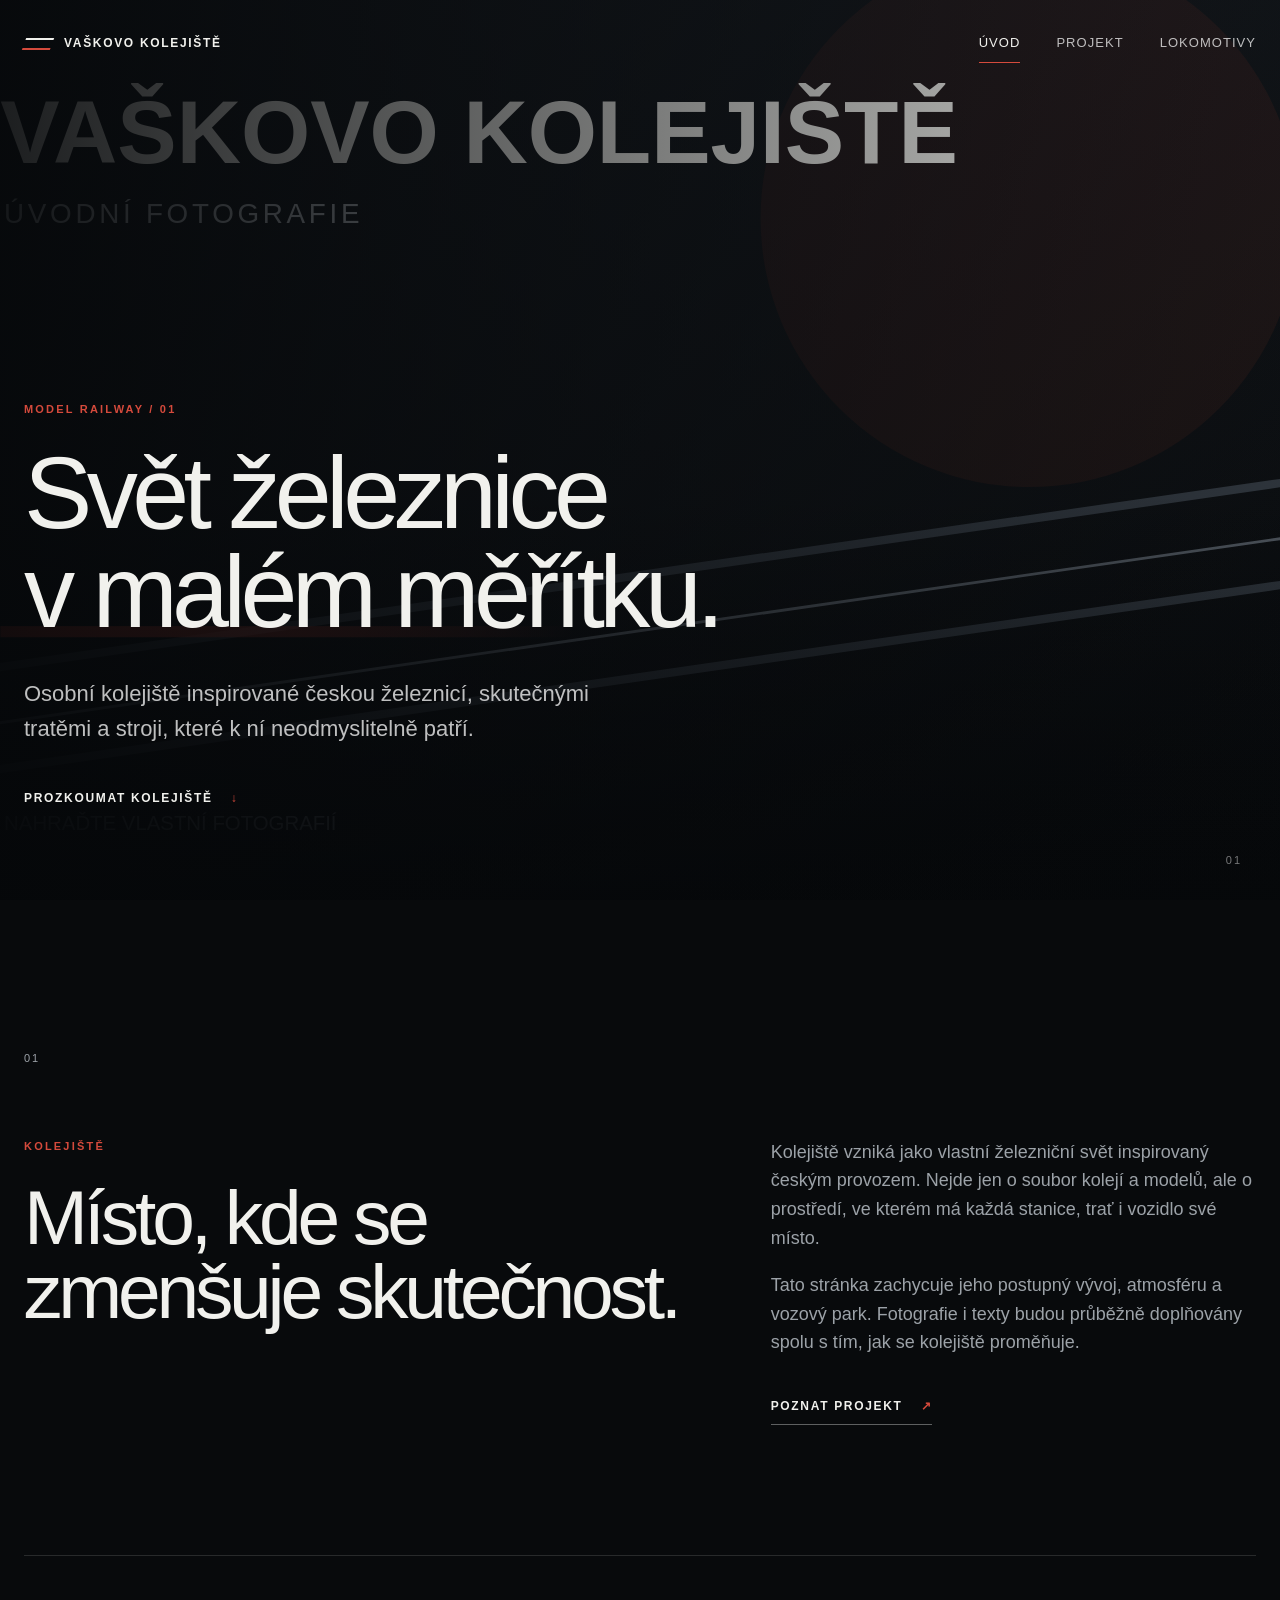
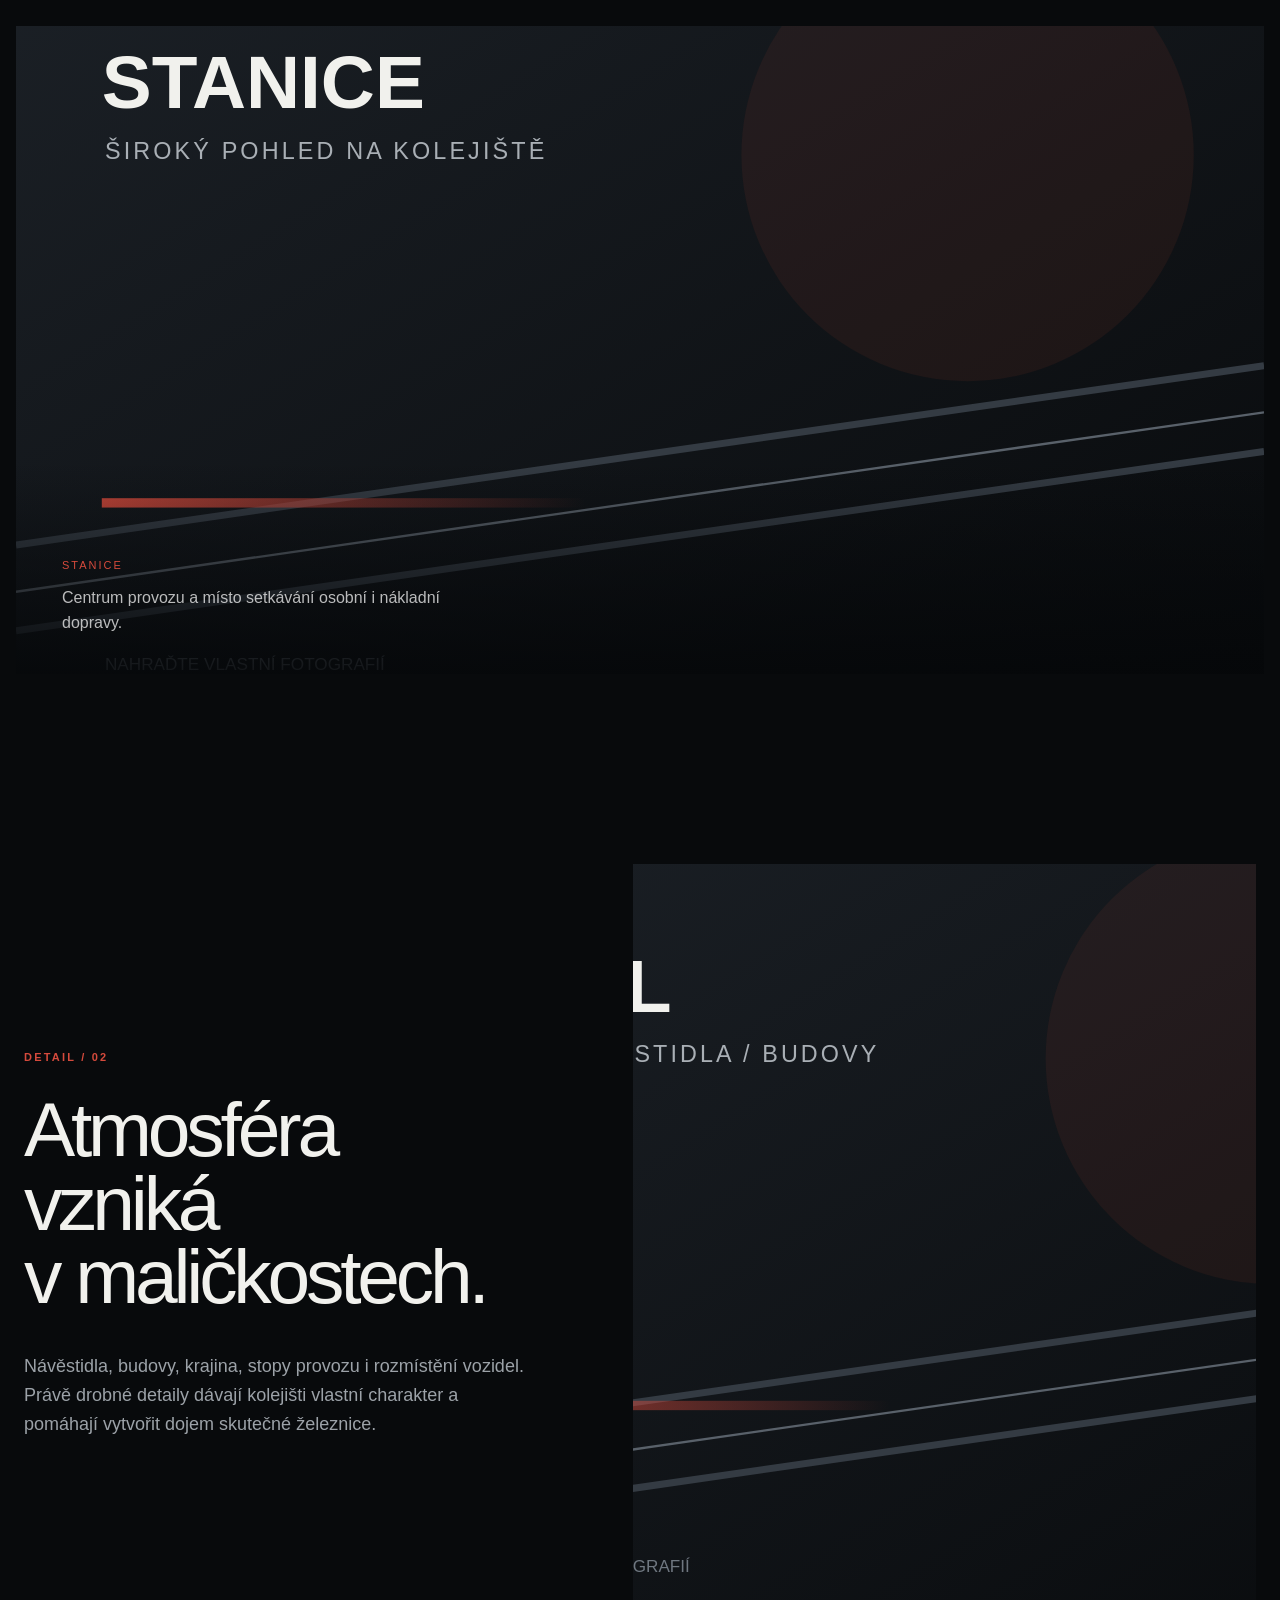
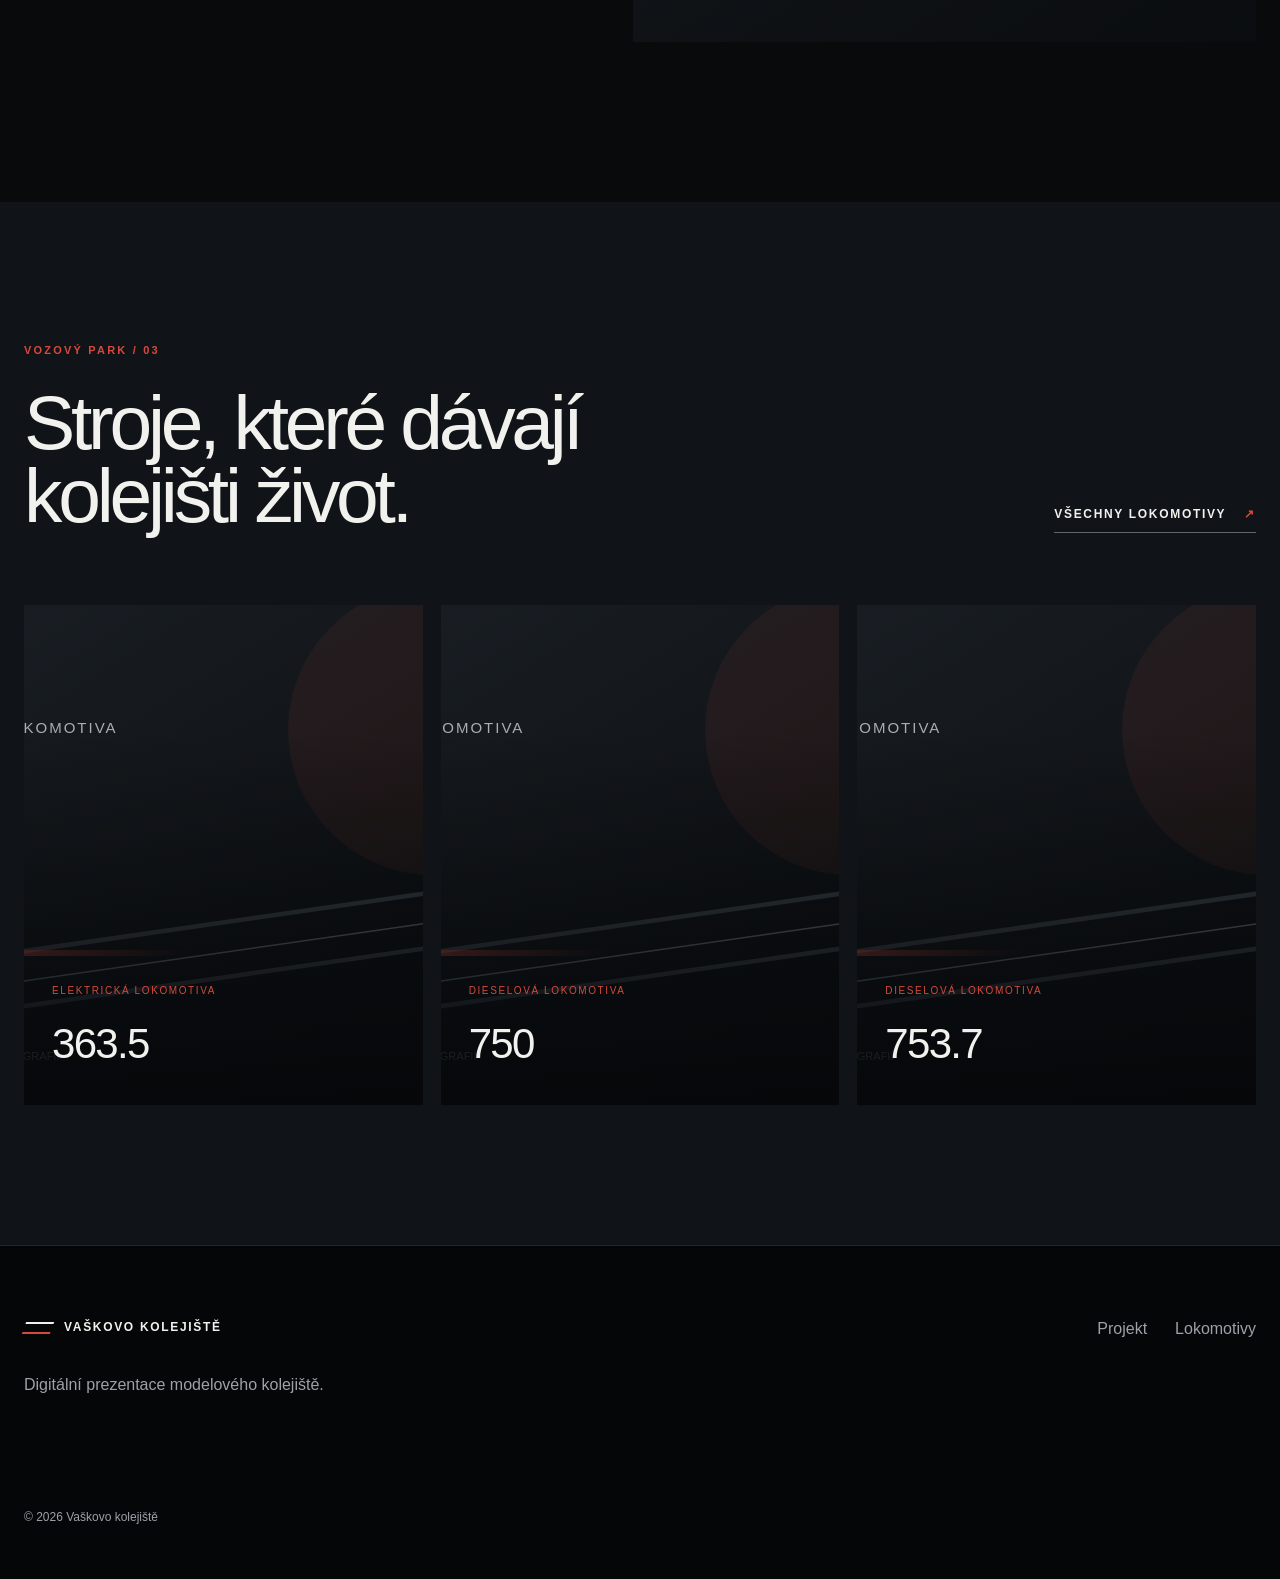
==== index.html @ dc8af5bb "Add files via upload" ====
<!DOCTYPE html>
<html lang="cs">
<head>
  <meta charset="UTF-8">
  <meta name="viewport" content="width=device-width, initial-scale=1.0">
  <meta name="description" content="Prezentace modelového kolejiště a jeho vozového parku.">
  <meta name="theme-color" content="#090b0d">
  <title>Vaškovo kolejiště</title>
  <link rel="icon" href="assets/images/favicon.svg" type="image/svg+xml">
  <link rel="stylesheet" href="assets/css/style.css">
  <script src="assets/js/data.js" defer></script>
  <script src="assets/js/main.js" defer></script>
</head>
<body data-page="home">
  <header class="site-header" id="siteHeader">
    <a class="brand" href="index.html" aria-label="Vaškovo kolejiště – úvod">
      <span class="brand-mark"></span>
      <span>VAŠKOVO KOLEJIŠTĚ</span>
    </a>

    <button class="menu-toggle" id="menuToggle" aria-label="Otevřít menu" aria-expanded="false">
      <span></span><span></span>
    </button>

    <nav class="main-nav" id="mainNav" aria-label="Hlavní navigace">
      <a class="active" href="index.html">Úvod</a>
      <a href="projekt.html">Projekt</a>
      <a href="lokomotivy.html">Lokomotivy</a>
    </nav>
  </header>

  <main>
    <section class="hero hero-home">
      <div class="hero-media">
        <img src="assets/images/kolejiste/uvod.svg" alt="Pohled na modelové kolejiště">
      </div>
      <div class="hero-overlay"></div>

      <div class="hero-content container">
        <p class="eyebrow reveal">MODEL RAILWAY / 01</p>
        <h1 class="display-title reveal">Svět železnice<br>v malém měřítku.</h1>
        <p class="hero-lead reveal">
          Osobní kolejiště inspirované českou železnicí, skutečnými tratěmi
          a stroji, které k ní neodmyslitelně patří.
        </p>
        <a class="text-link reveal" href="#kolejiste">Prozkoumat kolejiště <span>↓</span></a>
      </div>

      <div class="hero-index">01</div>
    </section>

    <section class="story-section container" id="kolejiste">
      <div class="section-number reveal">01</div>
      <div class="story-grid">
        <div>
          <p class="eyebrow reveal">KOLEJIŠTĚ</p>
          <h2 class="section-title reveal">Místo, kde se<br>zmenšuje skutečnost.</h2>
        </div>
        <div class="story-copy reveal">
          <p>
            Kolejiště vzniká jako vlastní železniční svět inspirovaný českým
            provozem. Nejde jen o soubor kolejí a modelů, ale o prostředí,
            ve kterém má každá stanice, trať i vozidlo své místo.
          </p>
          <p>
            Tato stránka zachycuje jeho postupný vývoj, atmosféru a vozový park.
            Fotografie i texty budou průběžně doplňovány spolu s tím, jak se
            kolejiště proměňuje.
          </p>
          <a class="button-link" href="projekt.html">Poznat projekt <span>↗</span></a>
        </div>
      </div>
    </section>

    <section class="feature-image container-wide">
      <figure class="image-frame reveal">
        <img src="assets/images/kolejiste/stanice.svg" alt="Modelová železniční stanice">
        <figcaption>
          <span>STANICE</span>
          <p>Centrum provozu a místo setkávání osobní i nákladní dopravy.</p>
        </figcaption>
      </figure>
    </section>

    <section class="split-feature container">
      <div class="split-copy reveal">
        <p class="eyebrow">DETAIL / 02</p>
        <h2 class="section-title">Atmosféra vzniká<br>v maličkostech.</h2>
        <p>
          Návěstidla, budovy, krajina, stopy provozu i rozmístění vozidel.
          Právě drobné detaily dávají kolejišti vlastní charakter a pomáhají
          vytvořit dojem skutečné železnice.
        </p>
      </div>

      <figure class="portrait-frame reveal">
        <img src="assets/images/kolejiste/detail.svg" alt="Detail modelového kolejiště">
      </figure>
    </section>

    <section class="fleet-preview">
      <div class="container">
        <div class="fleet-heading">
          <div>
            <p class="eyebrow reveal">VOZOVÝ PARK / 03</p>
            <h2 class="section-title reveal">Stroje, které dávají<br>kolejišti život.</h2>
          </div>
          <a class="button-link reveal" href="lokomotivy.html">Všechny lokomotivy <span>↗</span></a>
        </div>

        <div class="home-loco-grid" id="homeLocoGrid"></div>
      </div>
    </section>
  </main>

  <footer class="site-footer">
    <div class="container footer-grid">
      <div>
        <div class="brand footer-brand"><span class="brand-mark"></span><span>VAŠKOVO KOLEJIŠTĚ</span></div>
        <p>Digitální prezentace modelového kolejiště.</p>
      </div>
      <div class="footer-nav">
        <a href="projekt.html">Projekt</a>
        <a href="lokomotivy.html">Lokomotivy</a>
      </div>
      <p class="copyright">© <span data-current-year></span> Vaškovo kolejiště</p>
    </div>
  </footer>
</body>
</html>
---- assets/css/style.css ----
:root {
  --bg: #080a0c;
  --bg-soft: #101317;
  --panel: #15191e;
  --text: #f1f1ed;
  --muted: #9ca2a8;
  --line: rgba(255, 255, 255, 0.13);
  --accent: #d54a3c;
  --container: 1240px;
  --wide: 1500px;
}

* { box-sizing: border-box; }

html {
  scroll-behavior: smooth;
  background: var(--bg);
}

body {
  margin: 0;
  background: var(--bg);
  color: var(--text);
  font-family: Inter, "Segoe UI", Arial, sans-serif;
  line-height: 1.6;
  overflow-x: hidden;
}

body.menu-open { overflow: hidden; }

img {
  width: 100%;
  display: block;
}

a { color: inherit; text-decoration: none; }
button { font: inherit; }

.container {
  width: min(calc(100% - 48px), var(--container));
  margin-inline: auto;
}

.container-wide {
  width: min(calc(100% - 32px), var(--wide));
  margin-inline: auto;
}

.site-header {
  position: fixed;
  inset: 0 0 auto;
  z-index: 100;
  height: 88px;
  padding: 0 max(24px, calc((100vw - var(--wide)) / 2));
  display: flex;
  align-items: center;
  justify-content: space-between;
  transition: background .35s ease, backdrop-filter .35s ease, border-color .35s ease;
  border-bottom: 1px solid transparent;
}

.site-header.scrolled {
  background: rgba(8, 10, 12, .72);
  backdrop-filter: blur(18px);
  border-color: var(--line);
}

.brand {
  display: inline-flex;
  align-items: center;
  gap: 12px;
  font-size: 12px;
  font-weight: 700;
  letter-spacing: .14em;
  white-space: nowrap;
}

.brand-mark {
  width: 28px;
  height: 12px;
  display: inline-block;
  border-top: 2px solid var(--text);
  border-bottom: 2px solid var(--accent);
  transform: skewX(-20deg);
}

.main-nav {
  display: flex;
  gap: 36px;
  align-items: center;
}

.main-nav a {
  position: relative;
  color: rgba(255,255,255,.72);
  font-size: 13px;
  letter-spacing: .08em;
  text-transform: uppercase;
  transition: color .25s ease;
}

.main-nav a::after {
  content: "";
  position: absolute;
  left: 0;
  right: 100%;
  bottom: -9px;
  height: 1px;
  background: var(--accent);
  transition: right .3s ease;
}

.main-nav a:hover,
.main-nav a.active { color: var(--text); }

.main-nav a:hover::after,
.main-nav a.active::after { right: 0; }

.menu-toggle {
  display: none;
  width: 42px;
  height: 42px;
  border: 0;
  background: transparent;
  padding: 12px 6px;
  cursor: pointer;
}

.menu-toggle span {
  display: block;
  width: 100%;
  height: 1px;
  background: white;
  margin: 7px 0;
  transition: transform .3s ease;
}

.hero {
  min-height: 100svh;
  position: relative;
  display: flex;
  align-items: flex-end;
  overflow: hidden;
}

.hero-media,
.hero-overlay {
  position: absolute;
  inset: 0;
}

.hero-media img {
  height: 100%;
  object-fit: cover;
  transform: scale(1.03);
}

.hero-overlay {
  background:
    linear-gradient(90deg, rgba(5,7,9,.90) 0%, rgba(5,7,9,.52) 48%, rgba(5,7,9,.14) 100%),
    linear-gradient(0deg, rgba(5,7,9,.82) 0%, transparent 45%);
}

.hero-content {
  position: relative;
  z-index: 2;
  padding-bottom: 90px;
}

.eyebrow {
  margin: 0 0 26px;
  color: var(--accent);
  font-size: 11px;
  font-weight: 700;
  letter-spacing: .2em;
  text-transform: uppercase;
}

.display-title,
.page-title,
.section-title {
  margin: 0;
  font-weight: 500;
  letter-spacing: -.055em;
  line-height: .96;
}

.display-title {
  max-width: 920px;
  font-size: clamp(60px, 8vw, 124px);
}

.hero-lead {
  max-width: 590px;
  margin: 35px 0 38px;
  font-size: clamp(17px, 2vw, 22px);
  color: rgba(255,255,255,.74);
}

.text-link,
.button-link {
  display: inline-flex;
  align-items: center;
  gap: 18px;
  font-size: 12px;
  font-weight: 700;
  letter-spacing: .14em;
  text-transform: uppercase;
}

.text-link span,
.button-link span { color: var(--accent); }

.button-link {
  padding-bottom: 8px;
  border-bottom: 1px solid rgba(255,255,255,.35);
  transition: border-color .25s ease;
}

.button-link:hover { border-color: var(--accent); }

.hero-index {
  position: absolute;
  z-index: 2;
  right: 38px;
  bottom: 30px;
  font-size: 11px;
  letter-spacing: .18em;
  color: rgba(255,255,255,.45);
}

.story-section {
  position: relative;
  padding: 150px 0 130px;
  border-bottom: 1px solid var(--line);
}

.section-number {
  color: var(--muted);
  font-size: 11px;
  letter-spacing: .18em;
  margin-bottom: 70px;
}

.story-grid,
.project-text-grid {
  display: grid;
  grid-template-columns: 1.15fr .85fr;
  gap: 90px;
}

.section-title {
  font-size: clamp(46px, 6vw, 86px);
}

.story-copy {
  max-width: 580px;
  color: var(--muted);
  font-size: 18px;
}

.story-copy p:first-child { margin-top: 0; }
.story-copy .button-link { color: var(--text); margin-top: 22px; }

.feature-image {
  padding: 70px 0 150px;
}

.image-frame {
  margin: 0;
  position: relative;
  overflow: hidden;
}

.image-frame img {
  aspect-ratio: 16/8.3;
  object-fit: cover;
  transition: transform 1.2s cubic-bezier(.2,.7,.2,1);
}

.image-frame:hover img { transform: scale(1.025); }

.image-frame figcaption {
  position: absolute;
  inset: auto 0 0;
  padding: 90px 46px 38px;
  background: linear-gradient(transparent, rgba(5,7,9,.88));
}

.image-frame figcaption span {
  color: var(--accent);
  font-size: 11px;
  letter-spacing: .18em;
}

.image-frame figcaption p {
  margin: 8px 0 0;
  max-width: 430px;
  color: rgba(255,255,255,.72);
}

.split-feature {
  padding: 40px 0 160px;
  display: grid;
  grid-template-columns: .9fr 1.1fr;
  align-items: center;
  gap: 100px;
}

.split-copy p:last-child {
  max-width: 510px;
  color: var(--muted);
  font-size: 18px;
  margin-top: 38px;
}

.portrait-frame {
  margin: 0;
  overflow: hidden;
}

.portrait-frame img {
  aspect-ratio: 4/5;
  object-fit: cover;
}

.fleet-preview {
  background: var(--bg-soft);
  padding: 140px 0;
}

.fleet-heading {
  display: flex;
  justify-content: space-between;
  align-items: flex-end;
  gap: 30px;
  margin-bottom: 72px;
}

.home-loco-grid {
  display: grid;
  grid-template-columns: repeat(3, 1fr);
  gap: 18px;
}

.home-loco-card {
  min-height: 500px;
  position: relative;
  overflow: hidden;
  background: var(--panel);
}

.home-loco-card img {
  position: absolute;
  inset: 0;
  height: 100%;
  object-fit: cover;
  transition: transform .7s ease;
}

.home-loco-card:hover img { transform: scale(1.035); }

.home-loco-card::after {
  content: "";
  position: absolute;
  inset: 0;
  background: linear-gradient(transparent 25%, rgba(5,7,9,.92) 100%);
}

.home-loco-content {
  position: absolute;
  z-index: 2;
  inset: auto 28px 28px;
}

.home-loco-content span {
  color: var(--accent);
  font-size: 10px;
  letter-spacing: .16em;
}

.home-loco-content h3 {
  margin: 8px 0 0;
  font-size: 42px;
  font-weight: 500;
  letter-spacing: -.04em;
}

.page-hero {
  min-height: 65vh;
  padding: 180px 0 100px;
  display: flex;
  align-items: flex-end;
  background:
    radial-gradient(circle at 75% 20%, rgba(213,74,60,.11), transparent 32%),
    linear-gradient(180deg, #0b0e11, #080a0c);
}

.page-hero-grid {
  display: grid;
  grid-template-columns: 1.2fr .8fr;
  align-items: flex-end;
  gap: 70px;
}

.page-title {
  font-size: clamp(70px, 9vw, 140px);
}

.page-intro {
  max-width: 520px;
  margin: 0 0 8px;
  color: var(--muted);
  font-size: 20px;
}

.project-intro {
  display: grid;
  grid-template-columns: repeat(3, 1fr);
  padding: 80px 0;
  border-top: 1px solid var(--line);
  border-bottom: 1px solid var(--line);
}

.project-stat {
  min-height: 150px;
  padding: 18px 38px;
  border-right: 1px solid var(--line);
}

.project-stat:first-child { padding-left: 0; }
.project-stat:last-child { border-right: 0; }

.project-stat span {
  color: var(--accent);
  font-size: 11px;
  letter-spacing: .18em;
}

.project-stat p {
  max-width: 240px;
  font-size: 20px;
}

.project-block { padding: 90px 0 140px; }

.wide-project-image {
  margin: 0 0 110px;
  overflow: hidden;
}

.wide-project-image img {
  aspect-ratio: 16/7;
  object-fit: cover;
}

.timeline-section {
  padding: 10px 0 150px;
}

.timeline-section > .section-title { margin-bottom: 80px; }

.timeline {
  border-top: 1px solid var(--line);
}

.timeline-item {
  display: grid;
  grid-template-columns: 100px 1fr;
  gap: 30px;
  padding: 42px 0;
  border-bottom: 1px solid var(--line);
}

.timeline-item > span {
  color: var(--accent);
  font-size: 11px;
  letter-spacing: .18em;
}

.timeline-item h3 {
  margin: 0 0 9px;
  font-size: 28px;
  font-weight: 500;
}

.timeline-item p {
  margin: 0;
  max-width: 650px;
  color: var(--muted);
}

.catalog-controls {
  padding: 48px 0;
  display: flex;
  justify-content: space-between;
  align-items: center;
  border-top: 1px solid var(--line);
  border-bottom: 1px solid var(--line);
}

.filter-row {
  display: flex;
  gap: 10px;
  flex-wrap: wrap;
}

.filter-button {
  border: 1px solid var(--line);
  background: transparent;
  color: var(--muted);
  padding: 11px 18px;
  border-radius: 99px;
  cursor: pointer;
  transition: .25s ease;
}

.filter-button:hover,
.filter-button.active {
  color: var(--text);
  border-color: var(--accent);
  background: rgba(213,74,60,.08);
}

.catalog-count {
  color: var(--muted);
  font-size: 13px;
}

.locomotive-list {
  padding: 80px 0 140px;
}

.loco-row {
  display: grid;
  grid-template-columns: 1.35fr .65fr;
  min-height: 610px;
  margin-bottom: 24px;
  background: var(--bg-soft);
  overflow: hidden;
}

.loco-row:nth-child(even) {
  grid-template-columns: .65fr 1.35fr;
}

.loco-row:nth-child(even) .loco-media { order: 2; }

.loco-media {
  position: relative;
  overflow: hidden;
  min-height: 500px;
}

.loco-media img {
  height: 100%;
  object-fit: cover;
  transition: transform .9s ease;
}

.loco-row:hover .loco-media img { transform: scale(1.03); }

.loco-copy {
  padding: 54px;
  display: flex;
  flex-direction: column;
  justify-content: flex-end;
}

.loco-type {
  margin: 0 0 auto;
  color: var(--accent);
  font-size: 10px;
  font-weight: 700;
  letter-spacing: .17em;
  text-transform: uppercase;
}

.loco-copy h2 {
  margin: 0;
  font-size: clamp(62px, 7vw, 104px);
  font-weight: 500;
  line-height: .9;
  letter-spacing: -.06em;
}

.loco-copy p {
  max-width: 440px;
  margin: 28px 0 34px;
  color: var(--muted);
  font-size: 17px;
}

.detail-button {
  align-self: flex-start;
  border: 0;
  background: transparent;
  color: var(--text);
  padding: 0 0 8px;
  border-bottom: 1px solid rgba(255,255,255,.35);
  font-size: 11px;
  font-weight: 700;
  letter-spacing: .14em;
  text-transform: uppercase;
  cursor: pointer;
}

.detail-button:hover { border-color: var(--accent); }

.loco-dialog {
  width: min(1080px, calc(100% - 28px));
  max-height: calc(100vh - 28px);
  border: 1px solid var(--line);
  padding: 0;
  background: #0e1115;
  color: var(--text);
}

.loco-dialog::backdrop {
  background: rgba(0,0,0,.82);
  backdrop-filter: blur(8px);
}

.dialog-close {
  position: fixed;
  z-index: 4;
  top: 30px;
  right: 38px;
  width: 48px;
  height: 48px;
  border: 1px solid var(--line);
  border-radius: 50%;
  background: rgba(8,10,12,.78);
  color: white;
  font-size: 30px;
  line-height: 1;
  cursor: pointer;
}

.dialog-hero {
  position: relative;
}

.dialog-hero img {
  aspect-ratio: 16/8;
  object-fit: cover;
}

.dialog-hero::after {
  content: "";
  position: absolute;
  inset: 0;
  background: linear-gradient(transparent 40%, #0e1115 100%);
}

.dialog-title {
  position: absolute;
  z-index: 2;
  left: 48px;
  bottom: 34px;
}

.dialog-title p {
  margin: 0 0 9px;
  color: var(--accent);
  font-size: 10px;
  letter-spacing: .17em;
}

.dialog-title h2 {
  margin: 0;
  font-size: clamp(64px, 9vw, 112px);
  font-weight: 500;
  line-height: .9;
  letter-spacing: -.06em;
}

.dialog-body {
  padding: 55px 48px 70px;
}

.dialog-stats {
  display: grid;
  grid-template-columns: repeat(2, 1fr);
  border-top: 1px solid var(--line);
  margin-bottom: 55px;
}

.dialog-stat {
  display: flex;
  justify-content: space-between;
  gap: 20px;
  padding: 18px 0;
  border-bottom: 1px solid var(--line);
}

.dialog-stat:nth-child(odd) { padding-right: 22px; }
.dialog-stat:nth-child(even) { padding-left: 22px; border-left: 1px solid var(--line); }
.dialog-stat span { color: var(--muted); }
.dialog-description { max-width: 760px; color: var(--muted); font-size: 18px; }

.next-page-panel {
  background: var(--accent);
  color: white;
  padding: 90px 0;
}

.next-page-panel .eyebrow { color: rgba(255,255,255,.72); }

.next-page-grid {
  display: flex;
  justify-content: space-between;
  align-items: center;
}

.circle-link {
  width: 94px;
  height: 94px;
  border: 1px solid rgba(255,255,255,.65);
  border-radius: 50%;
  display: grid;
  place-items: center;
  font-size: 30px;
  transition: background .25s ease, color .25s ease;
}

.circle-link:hover { background: white; color: var(--accent); }

.site-footer {
  padding: 70px 0 40px;
  background: #050607;
  border-top: 1px solid var(--line);
}

.footer-grid {
  display: grid;
  grid-template-columns: 1fr auto;
  gap: 50px;
}

.footer-brand { margin-bottom: 18px; }
.site-footer p { color: var(--muted); }
.footer-nav { display: flex; gap: 28px; align-items: start; }
.footer-nav a { color: var(--muted); }
.footer-nav a:hover { color: var(--text); }
.copyright { grid-column: 1 / -1; margin-top: 45px; font-size: 12px; }

.reveal {
  opacity: 0;
  transform: translateY(24px);
  transition: opacity .8s ease, transform .8s ease;
}

.reveal.visible {
  opacity: 1;
  transform: translateY(0);
}

@media (max-width: 980px) {
  .menu-toggle { display: block; position: relative; z-index: 102; }
  .main-nav {
    position: fixed;
    inset: 0;
    background: rgba(8,10,12,.98);
    flex-direction: column;
    align-items: flex-start;
    justify-content: center;
    padding: 0 32px;
    gap: 26px;
    transform: translateX(100%);
    transition: transform .35s ease;
  }
  .main-nav.open { transform: translateX(0); }
  .main-nav a { font-size: 34px; letter-spacing: -.03em; text-transform: none; }
  .menu-toggle.active span:first-child { transform: translateY(4px) rotate(45deg); }
  .menu-toggle.active span:last-child { transform: translateY(-4px) rotate(-45deg); }

  .story-grid,
  .project-text-grid,
  .page-hero-grid,
  .split-feature {
    grid-template-columns: 1fr;
    gap: 50px;
  }

  .split-feature { padding-bottom: 120px; }
  .portrait-frame { width: min(100%, 650px); margin-left: auto; }

  .home-loco-grid { grid-template-columns: 1fr; }
  .home-loco-card { min-height: 430px; }

  .project-intro { grid-template-columns: 1fr; }
  .project-stat {
    border-right: 0;
    border-bottom: 1px solid var(--line);
    padding: 28px 0;
    min-height: auto;
  }
  .project-stat:last-child { border-bottom: 0; }

  .loco-row,
  .loco-row:nth-child(even) {
    grid-template-columns: 1fr;
  }
  .loco-row:nth-child(even) .loco-media { order: 0; }
  .loco-copy { min-height: 430px; }
}

@media (max-width: 640px) {
  .container { width: min(calc(100% - 30px), var(--container)); }
  .container-wide { width: 100%; }
  .site-header { height: 72px; padding-inline: 15px; }
  .brand { font-size: 10px; }
  .hero-content { padding-bottom: 56px; }
  .display-title { font-size: clamp(52px, 16vw, 78px); }
  .hero-lead { font-size: 16px; }
  .hero-index { display: none; }

  .story-section { padding: 100px 0 90px; }
  .section-number { margin-bottom: 45px; }
  .section-title { font-size: 48px; }
  .story-copy { font-size: 16px; }

  .feature-image { padding: 0 0 100px; }
  .image-frame img { aspect-ratio: 4/5; }
  .image-frame figcaption { padding: 90px 22px 26px; }

  .split-feature { padding: 0 0 100px; }
  .fleet-preview { padding: 100px 0; }
  .fleet-heading { align-items: flex-start; flex-direction: column; }

  .page-hero { min-height: 72vh; padding: 140px 0 70px; }
  .page-title { font-size: 72px; }
  .page-intro { font-size: 17px; }

  .project-block { padding-top: 30px; }
  .wide-project-image { margin-bottom: 80px; }
  .wide-project-image img { aspect-ratio: 4/5; }

  .catalog-controls { align-items: flex-start; gap: 24px; flex-direction: column; }
  .locomotive-list { padding-top: 35px; }
  .loco-row { margin-bottom: 12px; }
  .loco-media { min-height: 360px; }
  .loco-copy { padding: 32px 22px; min-height: 390px; }
  .loco-copy h2 { font-size: 68px; }

  .dialog-title { left: 22px; bottom: 22px; }
  .dialog-body { padding: 42px 22px 55px; }
  .dialog-stats { grid-template-columns: 1fr; }
  .dialog-stat:nth-child(odd),
  .dialog-stat:nth-child(even) { padding: 15px 0; border-left: 0; }
  .dialog-close { top: 18px; right: 18px; }

  .next-page-grid { gap: 30px; }
  .circle-link { width: 72px; height: 72px; flex: 0 0 auto; }

  .footer-grid { grid-template-columns: 1fr; }
  .copyright { grid-column: auto; margin-top: 10px; }
}
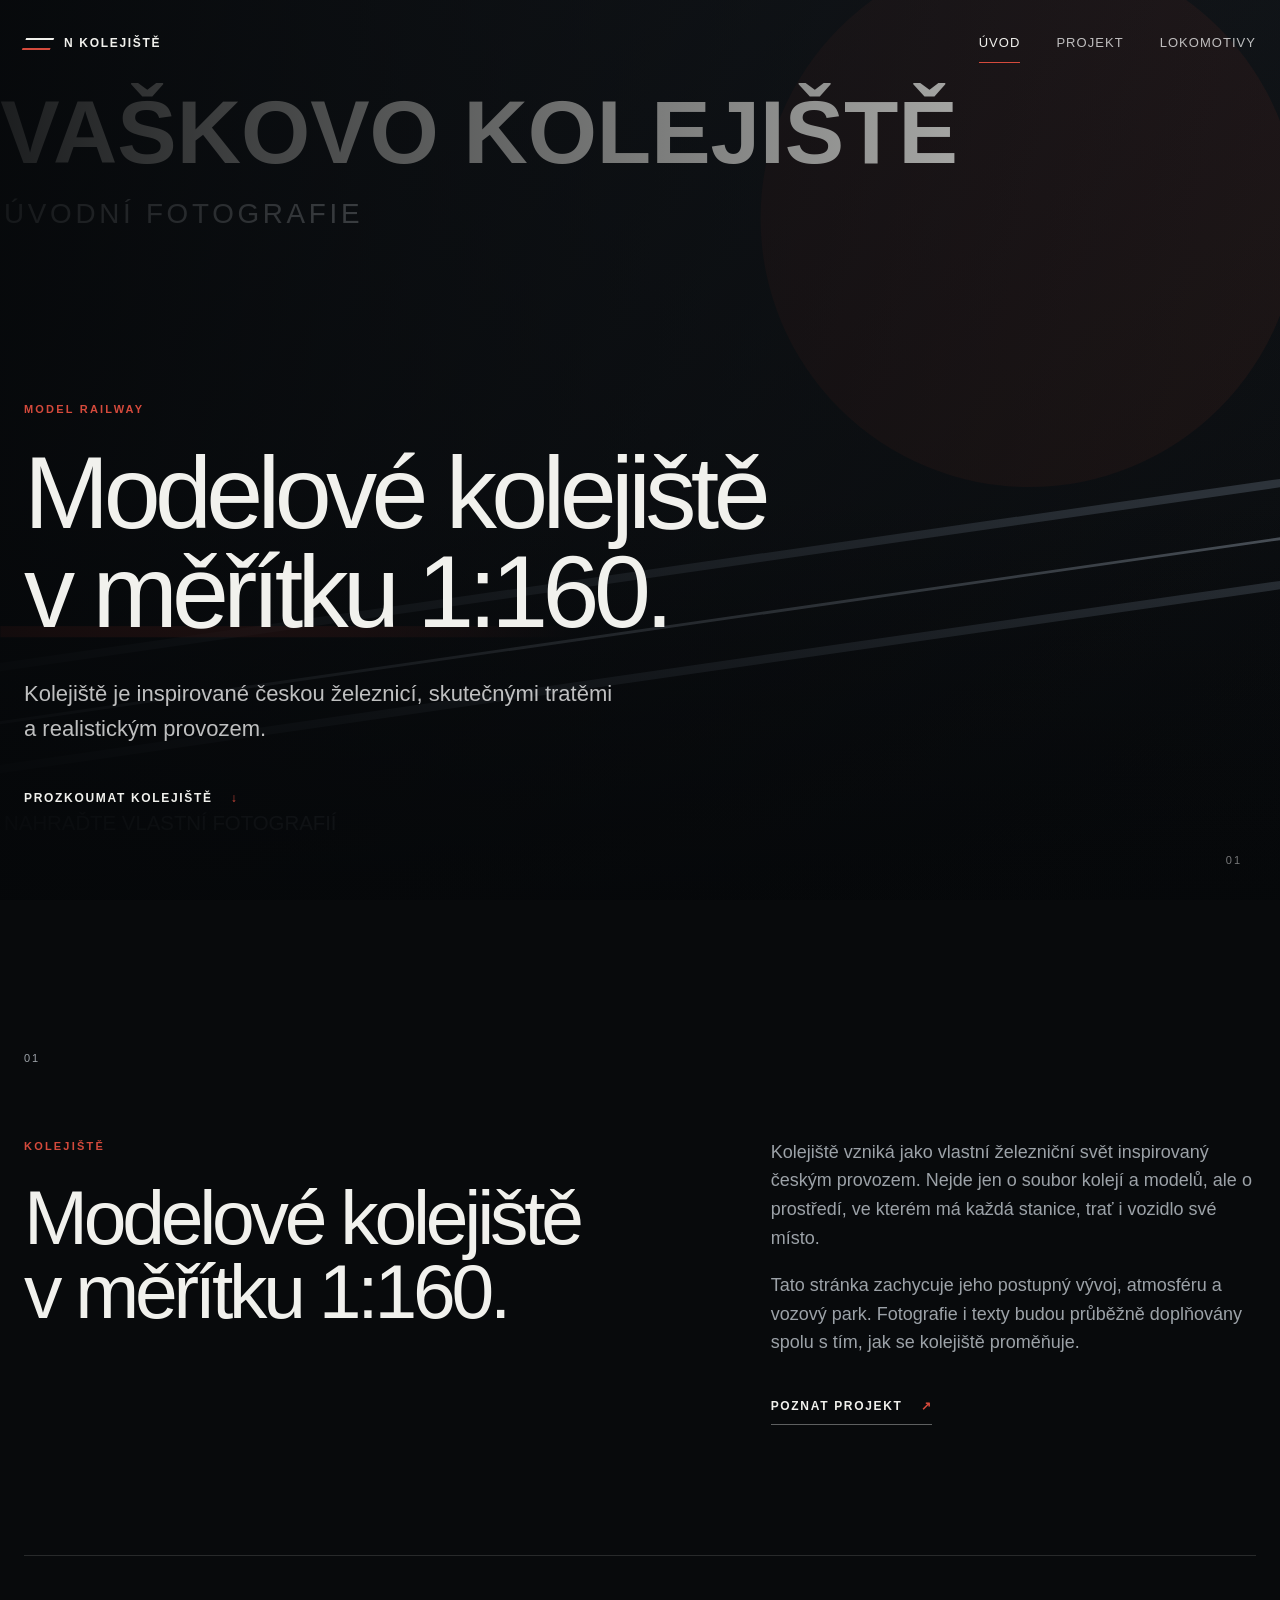
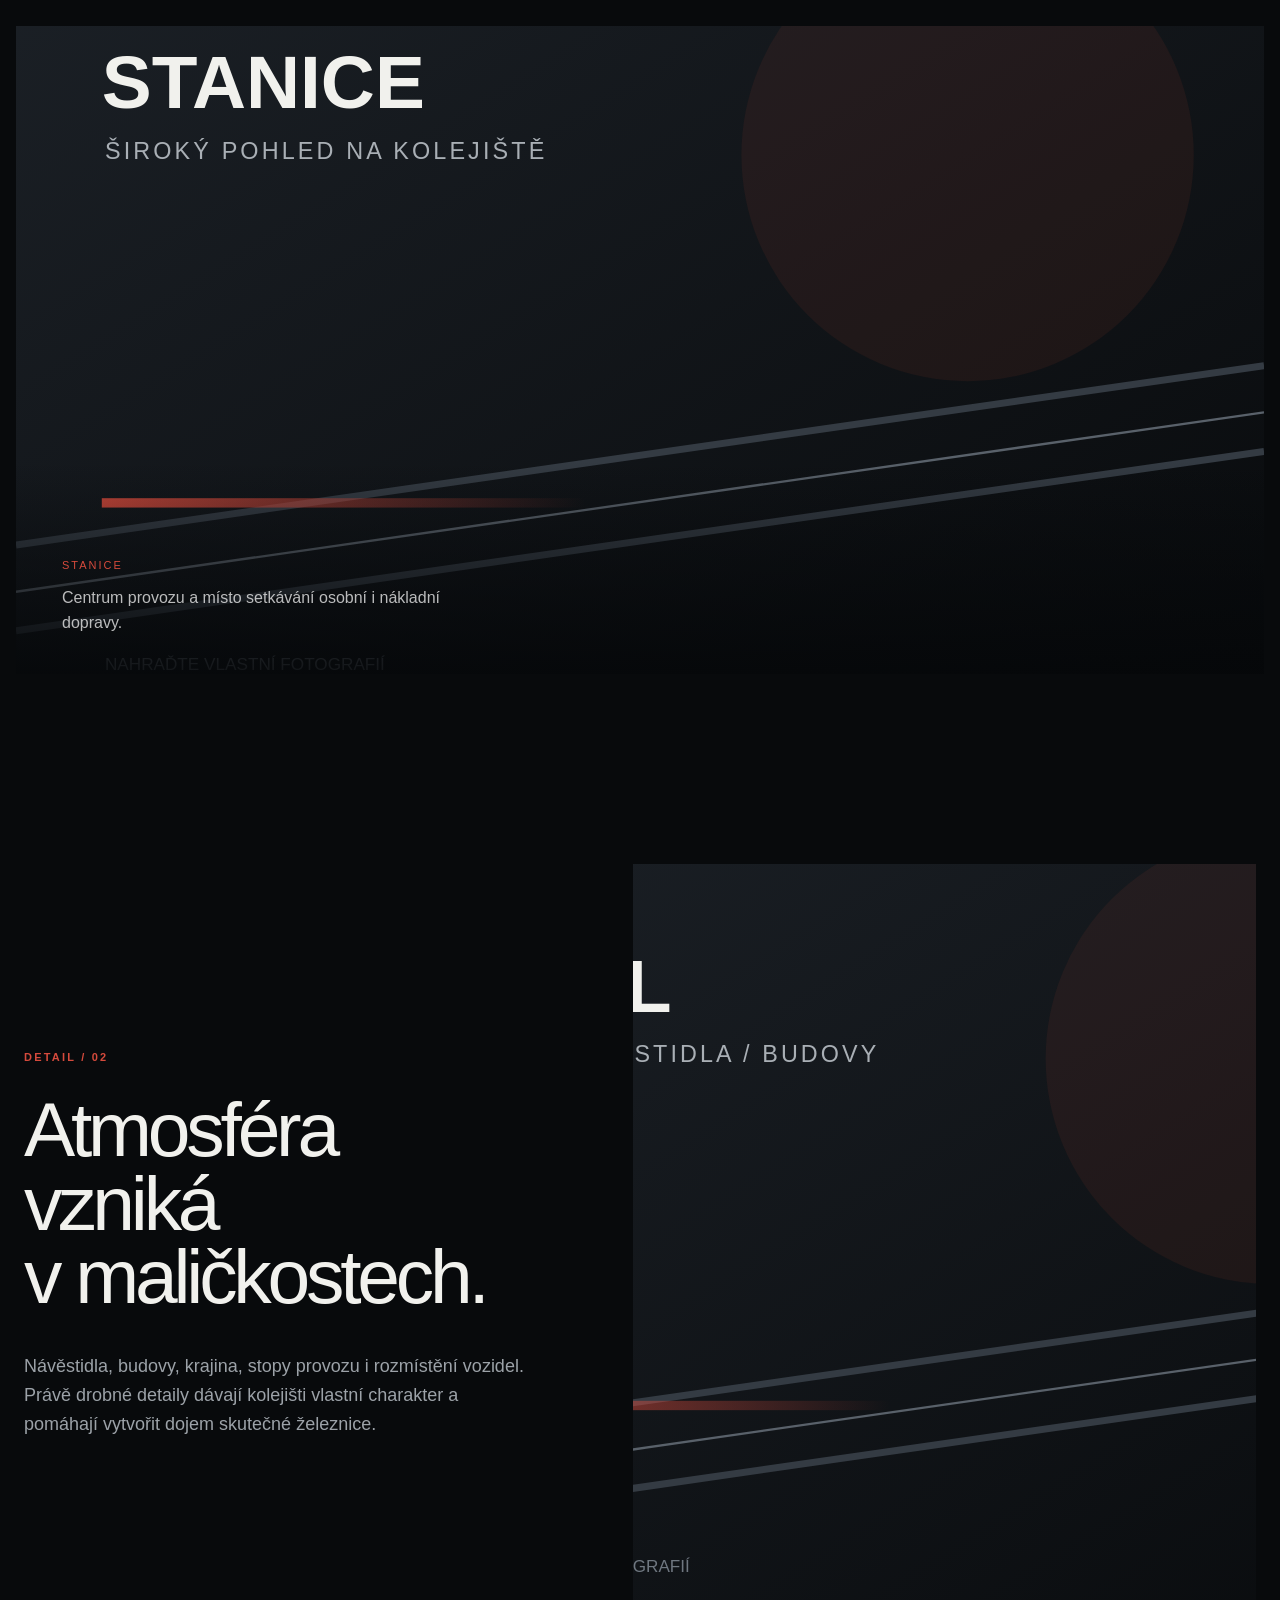
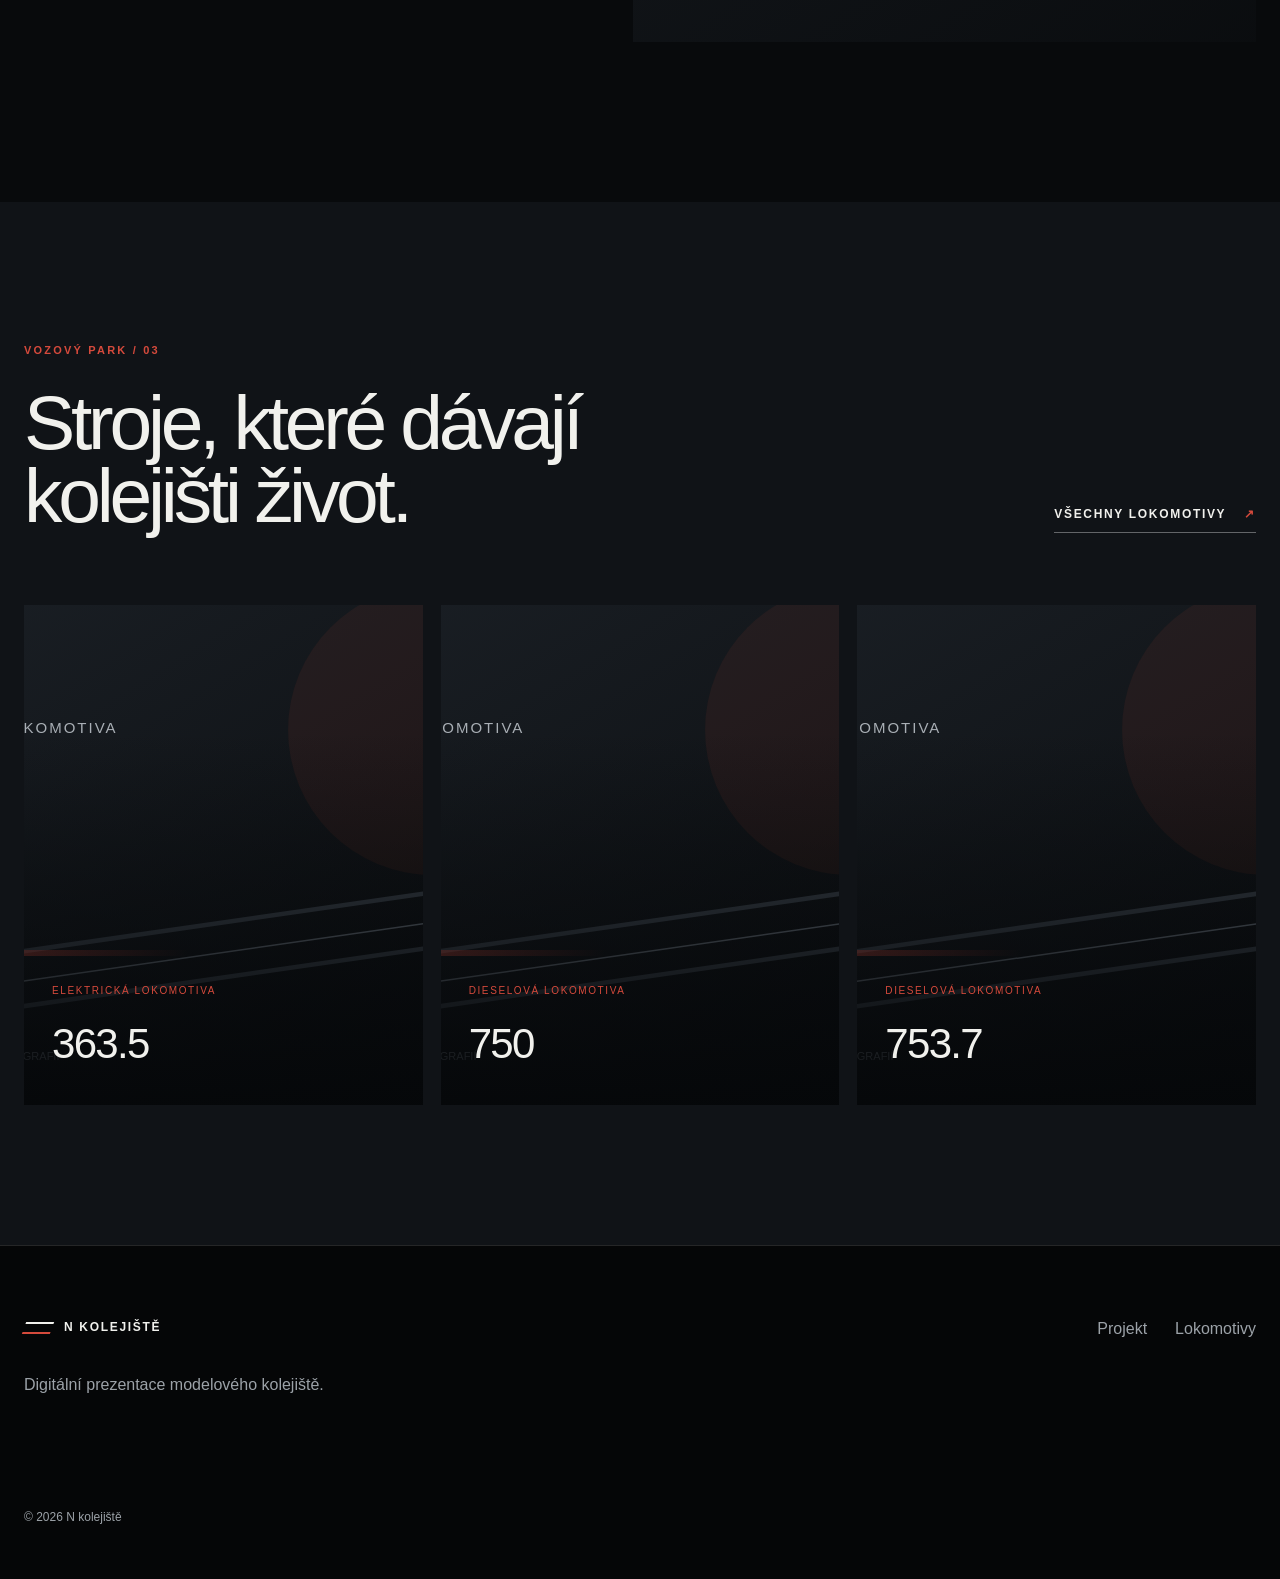
==== commit a36a66db: "Update index.html" ====
--- a/index.html
+++ b/index.html
@@ -5,7 +5,7 @@
   <meta name="viewport" content="width=device-width, initial-scale=1.0">
   <meta name="description" content="Prezentace modelového kolejiště a jeho vozového parku.">
   <meta name="theme-color" content="#090b0d">
-  <title>Vaškovo kolejiště</title>
+  <title>N kolejiště</title>
   <link rel="icon" href="assets/images/favicon.svg" type="image/svg+xml">
   <link rel="stylesheet" href="assets/css/style.css">
   <script src="assets/js/data.js" defer></script>
@@ -15,7 +15,7 @@
   <header class="site-header" id="siteHeader">
     <a class="brand" href="index.html" aria-label="Vaškovo kolejiště – úvod">
       <span class="brand-mark"></span>
-      <span>VAŠKOVO KOLEJIŠTĚ</span>
+      <span>N KOLEJIŠTĚ</span>
     </a>
 
     <button class="menu-toggle" id="menuToggle" aria-label="Otevřít menu" aria-expanded="false">
@@ -37,11 +37,11 @@
       <div class="hero-overlay"></div>
 
       <div class="hero-content container">
-        <p class="eyebrow reveal">MODEL RAILWAY / 01</p>
-        <h1 class="display-title reveal">Svět železnice<br>v malém měřítku.</h1>
+        <p class="eyebrow reveal">MODEL RAILWAY</p>
+        <h1 class="display-title reveal">Modelové kolejiště<br>v měřítku 1:160.</h1>
         <p class="hero-lead reveal">
-          Osobní kolejiště inspirované českou železnicí, skutečnými tratěmi
-          a stroji, které k ní neodmyslitelně patří.
+          Kolejiště je inspirované českou železnicí, skutečnými tratěmi
+          a realistickým provozem.
         </p>
         <a class="text-link reveal" href="#kolejiste">Prozkoumat kolejiště <span>↓</span></a>
       </div>
@@ -54,7 +54,7 @@
       <div class="story-grid">
         <div>
           <p class="eyebrow reveal">KOLEJIŠTĚ</p>
-          <h2 class="section-title reveal">Místo, kde se<br>zmenšuje skutečnost.</h2>
+          <h2 class="section-title reveal">Modelové kolejiště<br>v měřítku 1:160.</h2>
         </div>
         <div class="story-copy reveal">
           <p>
@@ -116,14 +116,14 @@
   <footer class="site-footer">
     <div class="container footer-grid">
       <div>
-        <div class="brand footer-brand"><span class="brand-mark"></span><span>VAŠKOVO KOLEJIŠTĚ</span></div>
+        <div class="brand footer-brand"><span class="brand-mark"></span><span>N KOLEJIŠTĚ</span></div>
         <p>Digitální prezentace modelového kolejiště.</p>
       </div>
       <div class="footer-nav">
         <a href="projekt.html">Projekt</a>
         <a href="lokomotivy.html">Lokomotivy</a>
       </div>
-      <p class="copyright">© <span data-current-year></span> Vaškovo kolejiště</p>
+      <p class="copyright">© <span data-current-year></span> N kolejiště</p>
     </div>
   </footer>
 </body>
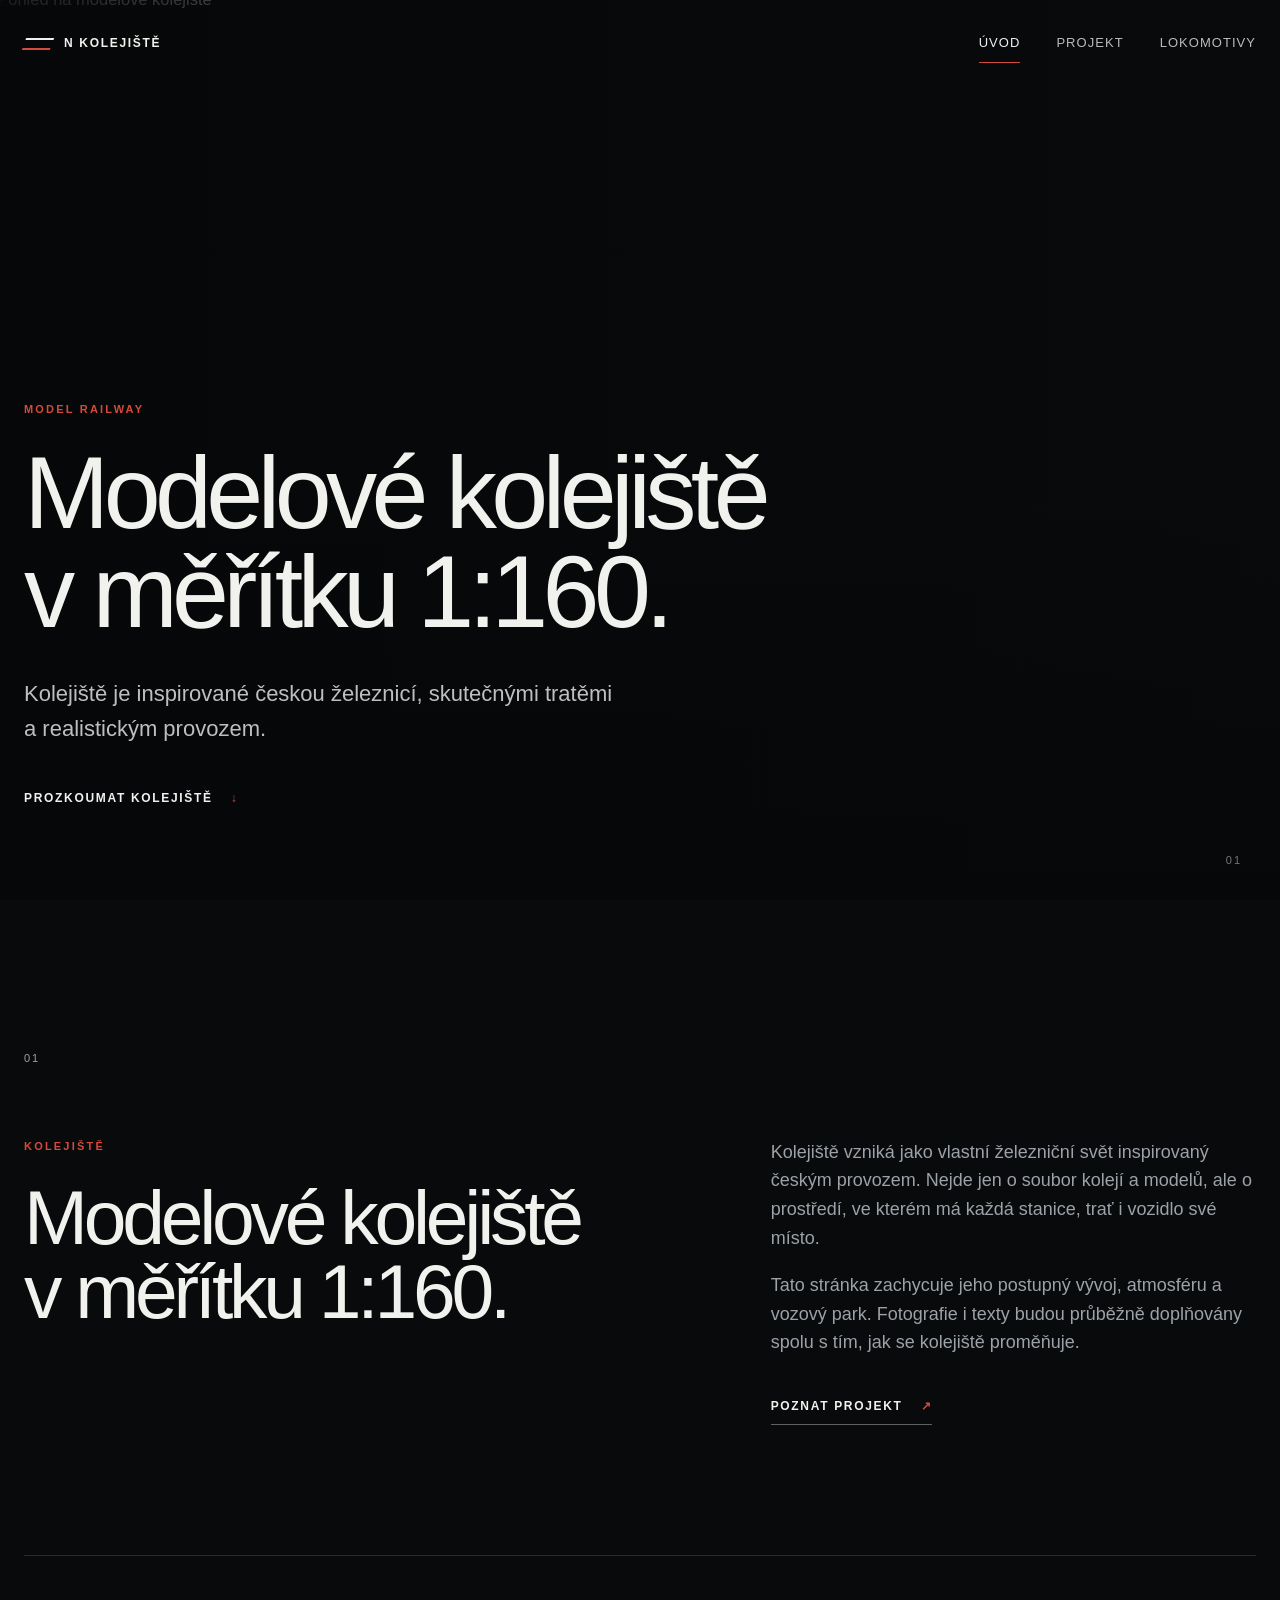
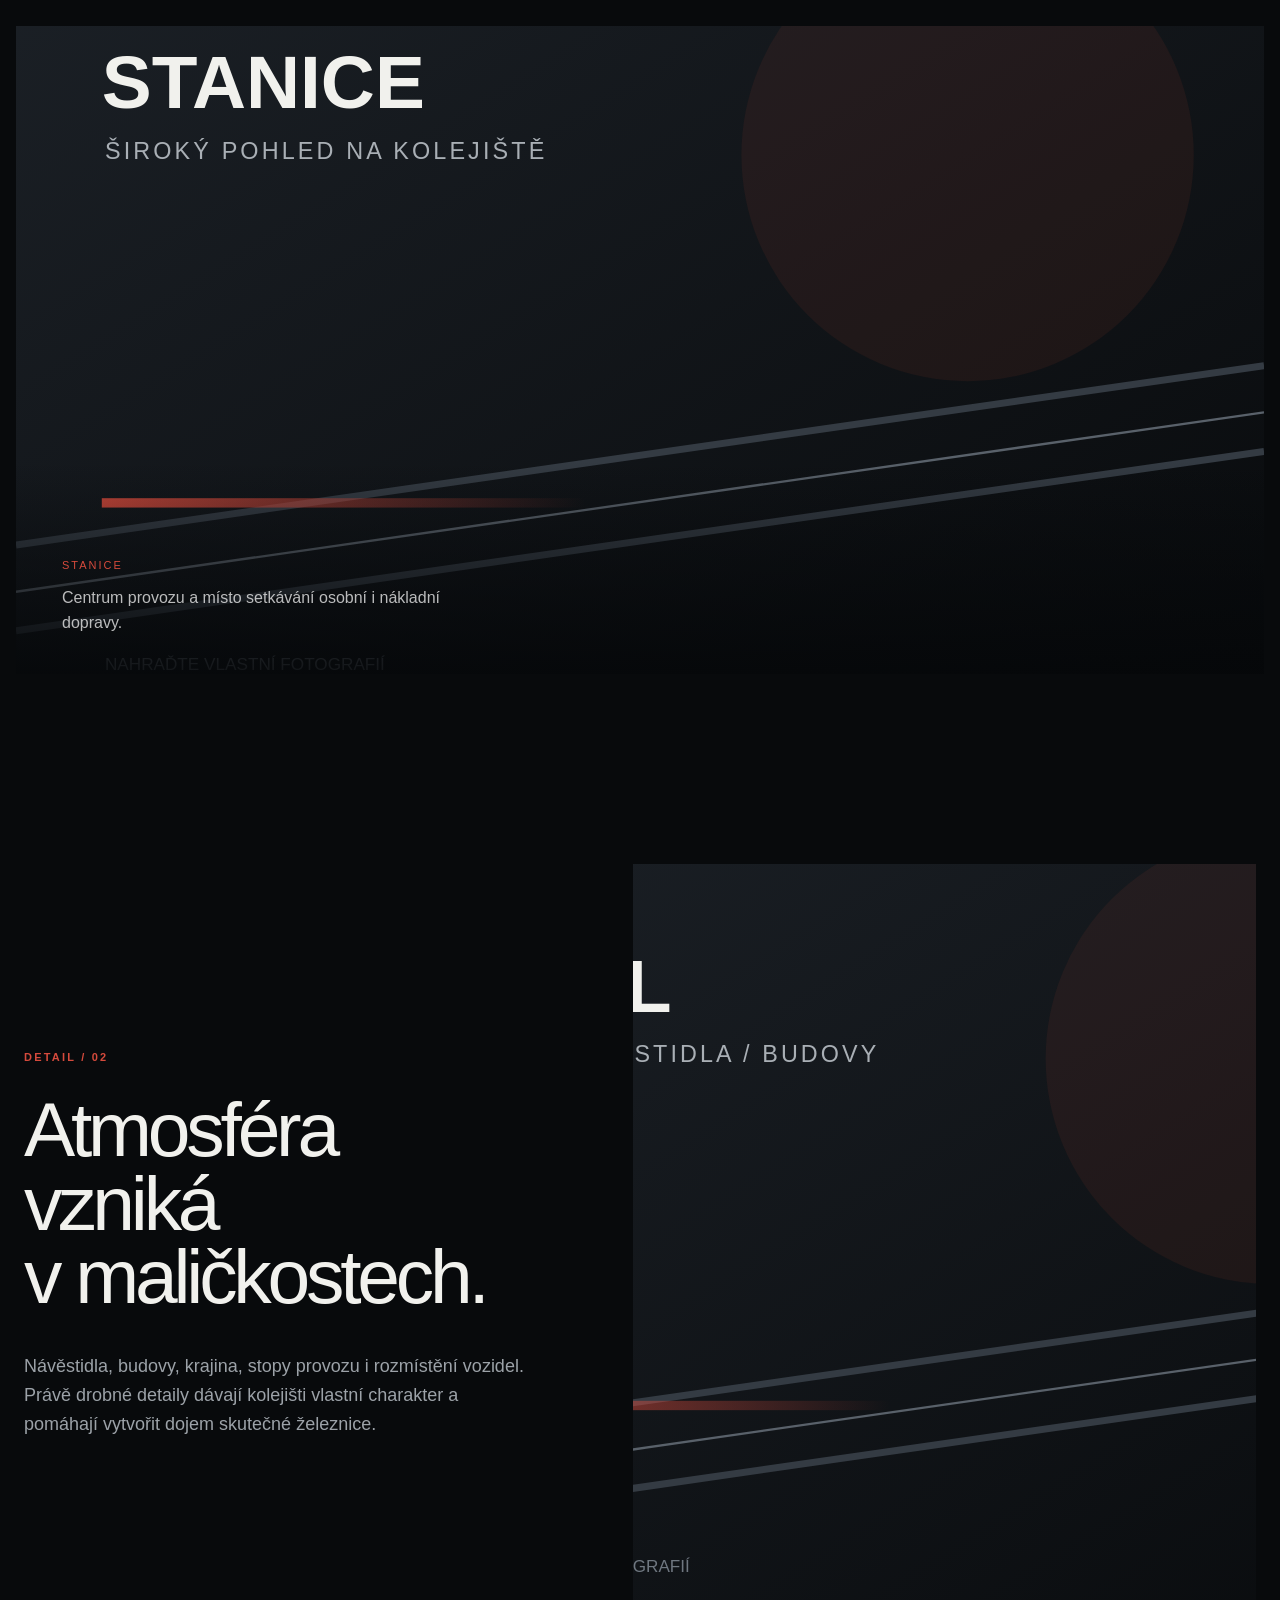
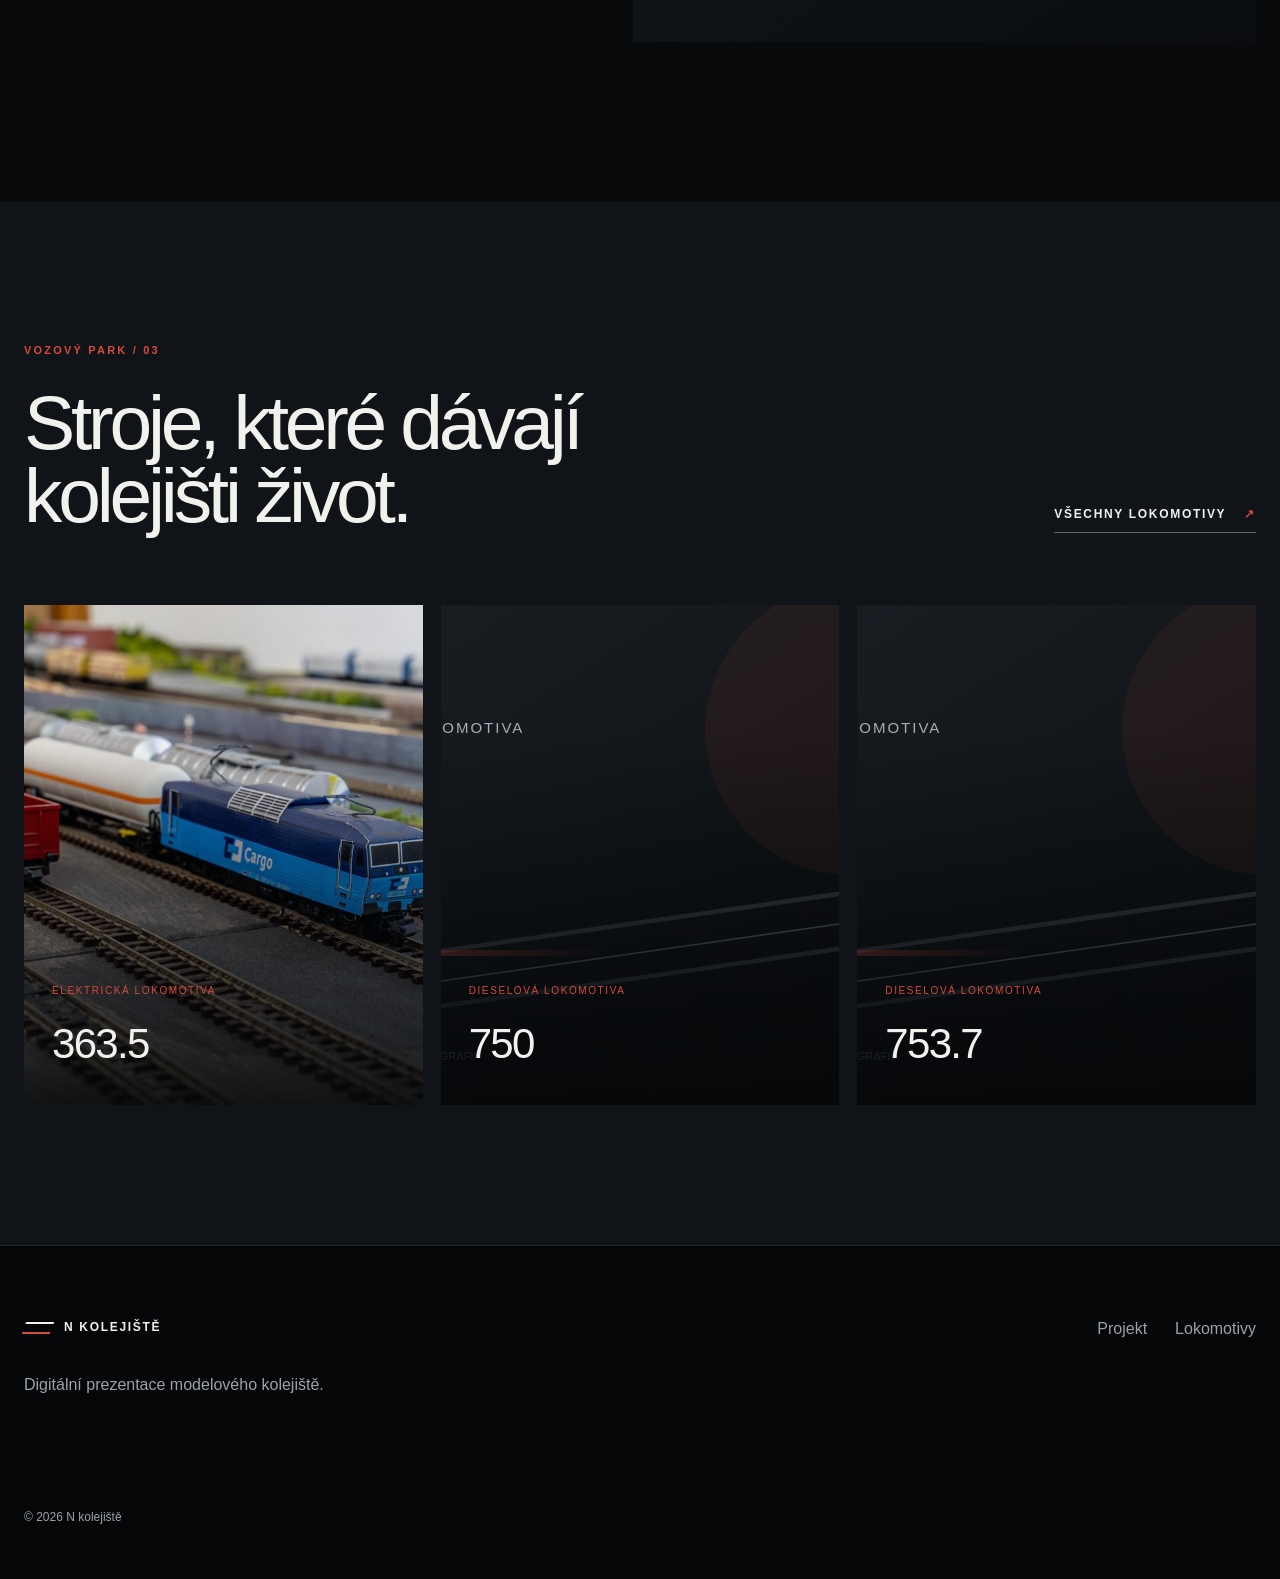
==== commit e2f35f74: "Update index.html uvod foto" ====
--- a/index.html
+++ b/index.html
@@ -32,7 +32,7 @@
   <main>
     <section class="hero hero-home">
       <div class="hero-media">
-        <img src="assets/images/kolejiste/uvod.svg" alt="Pohled na modelové kolejiště">
+        <img src="assets/images/kolejiste/uvodni_foto.jpg" alt="Pohled na modelové kolejiště">
       </div>
       <div class="hero-overlay"></div>
 
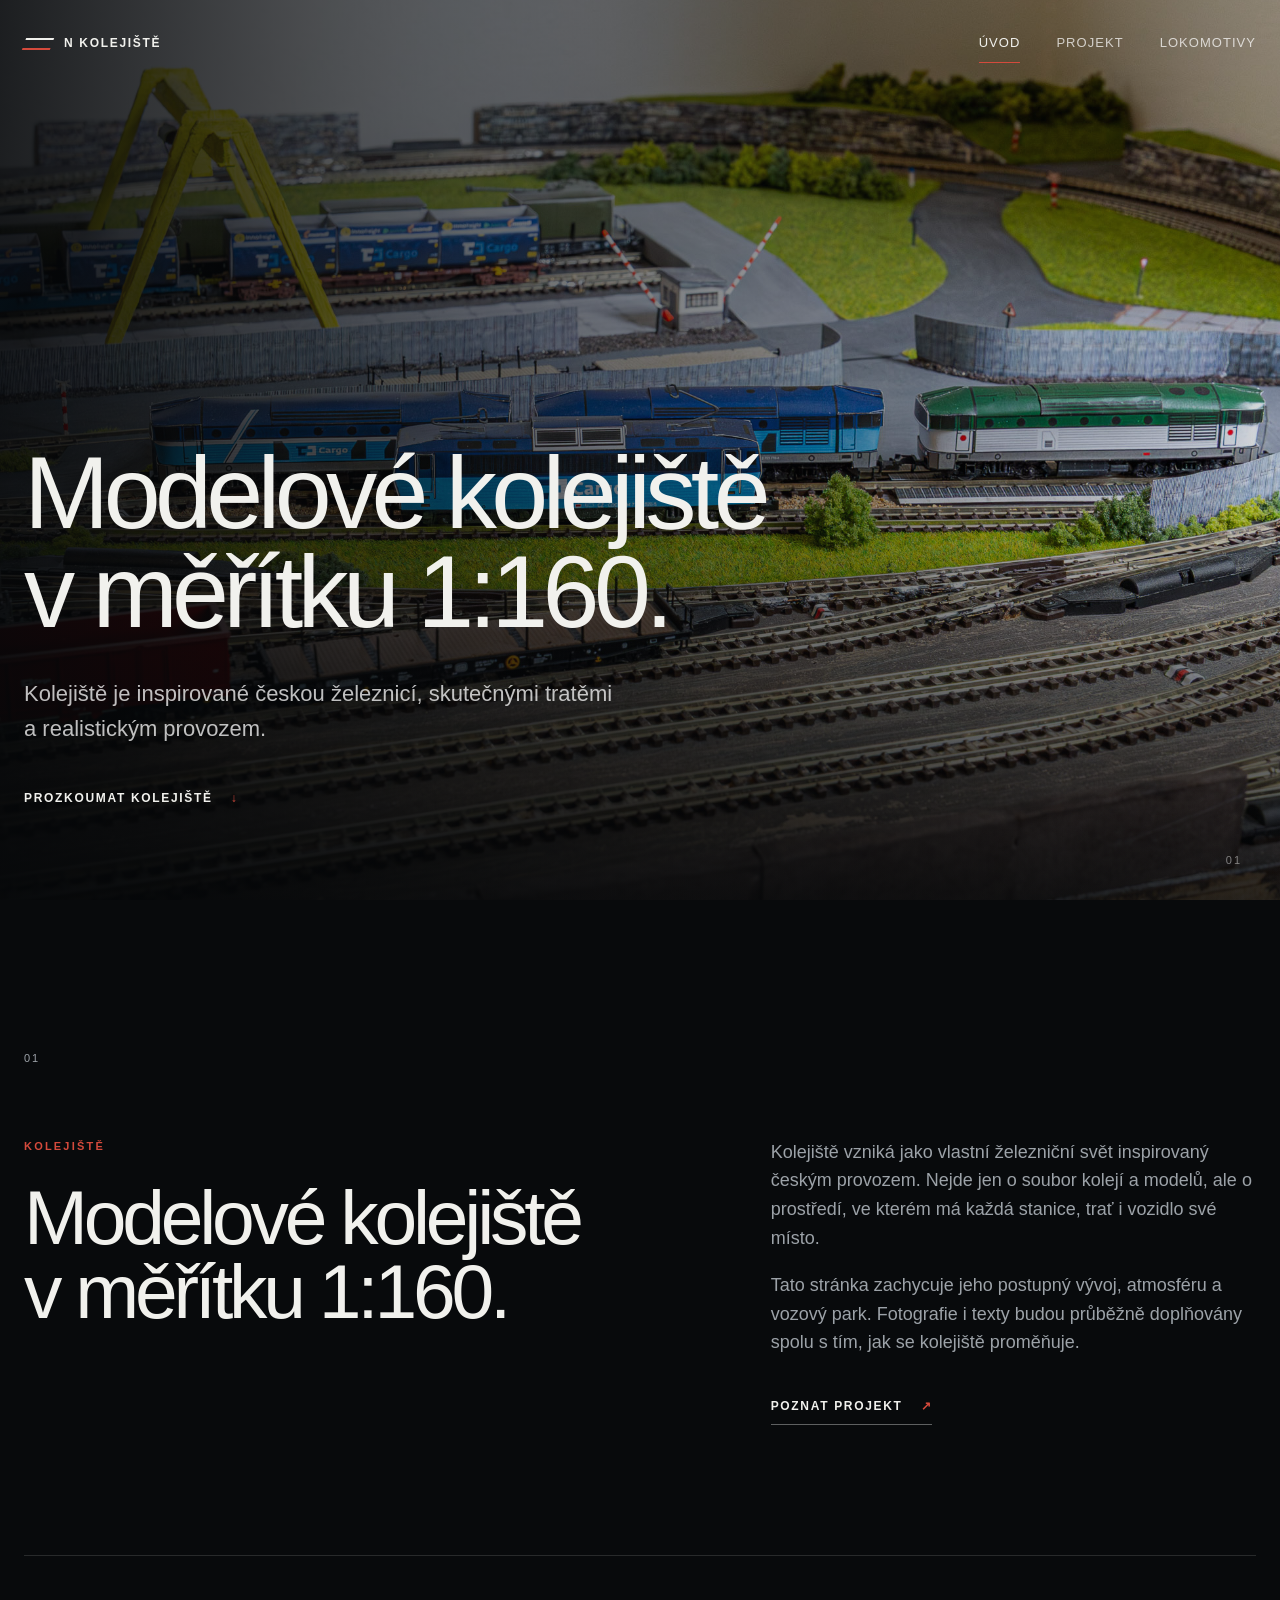
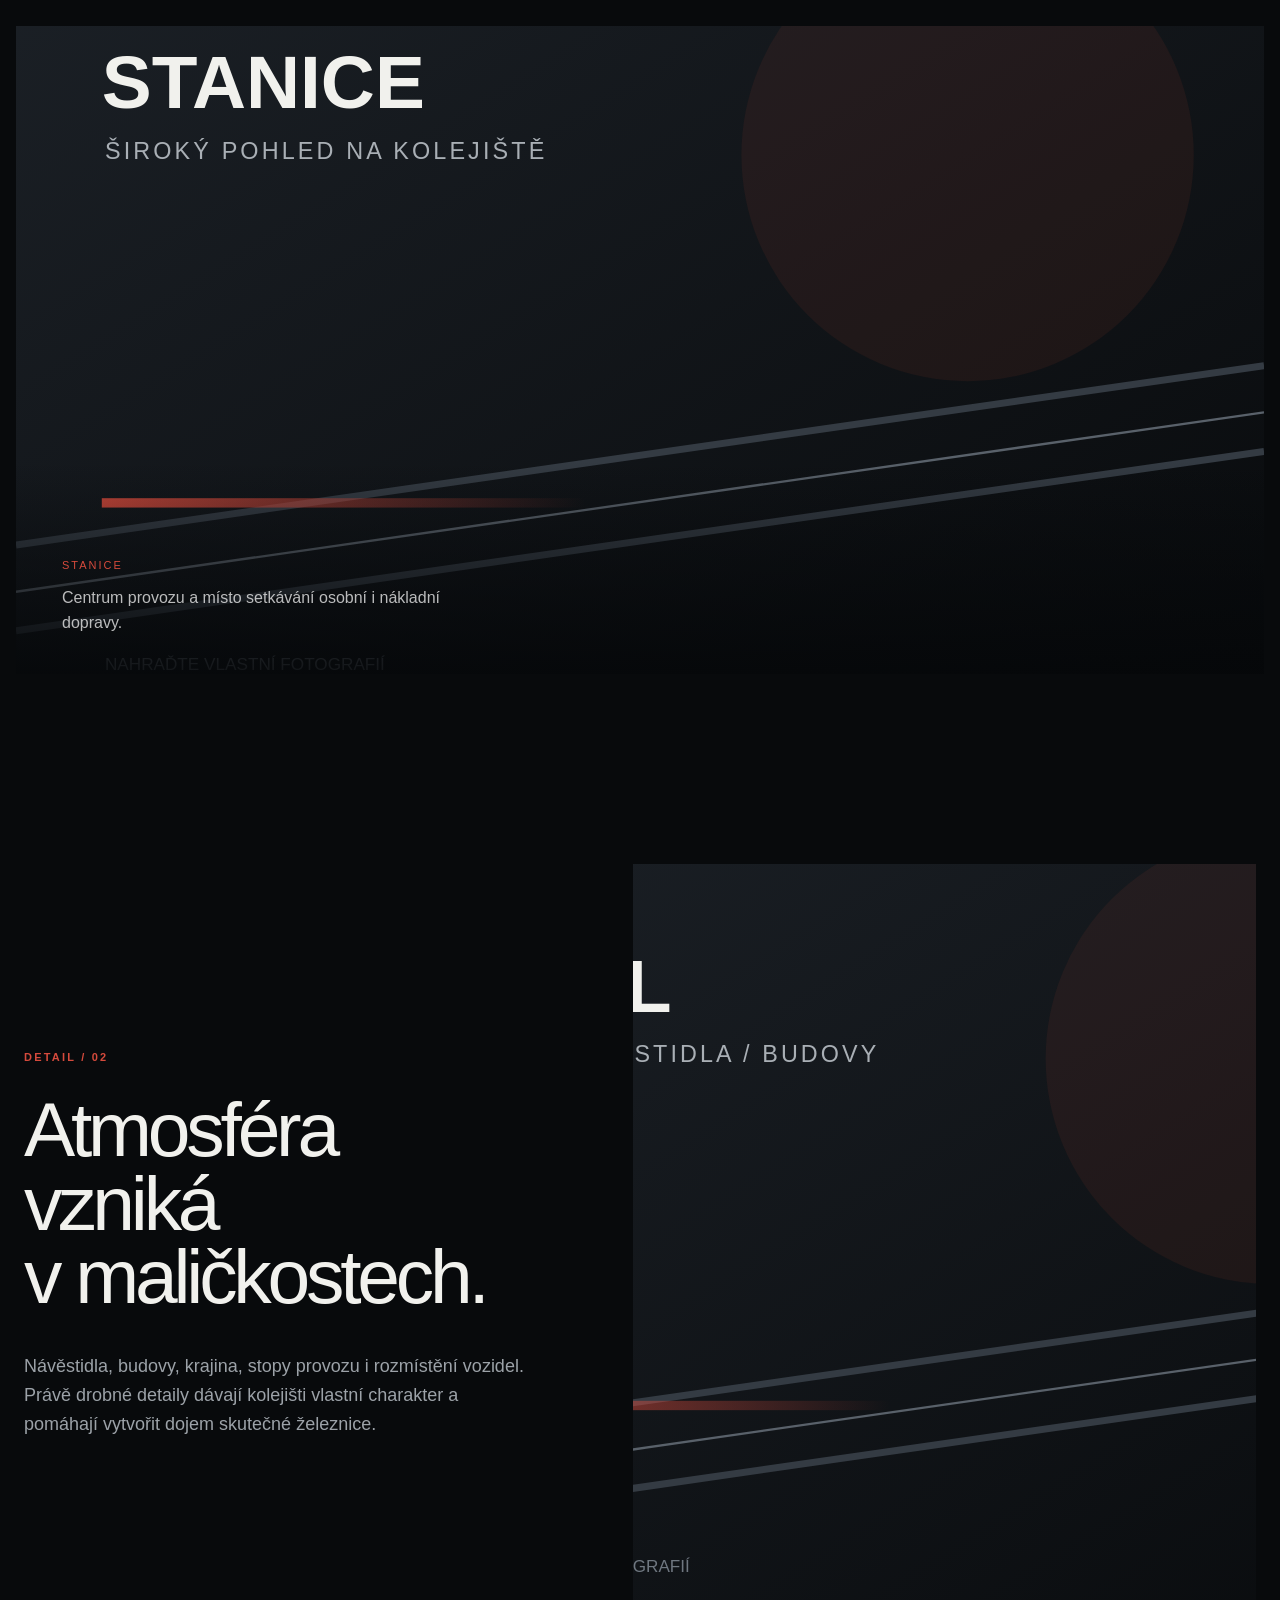
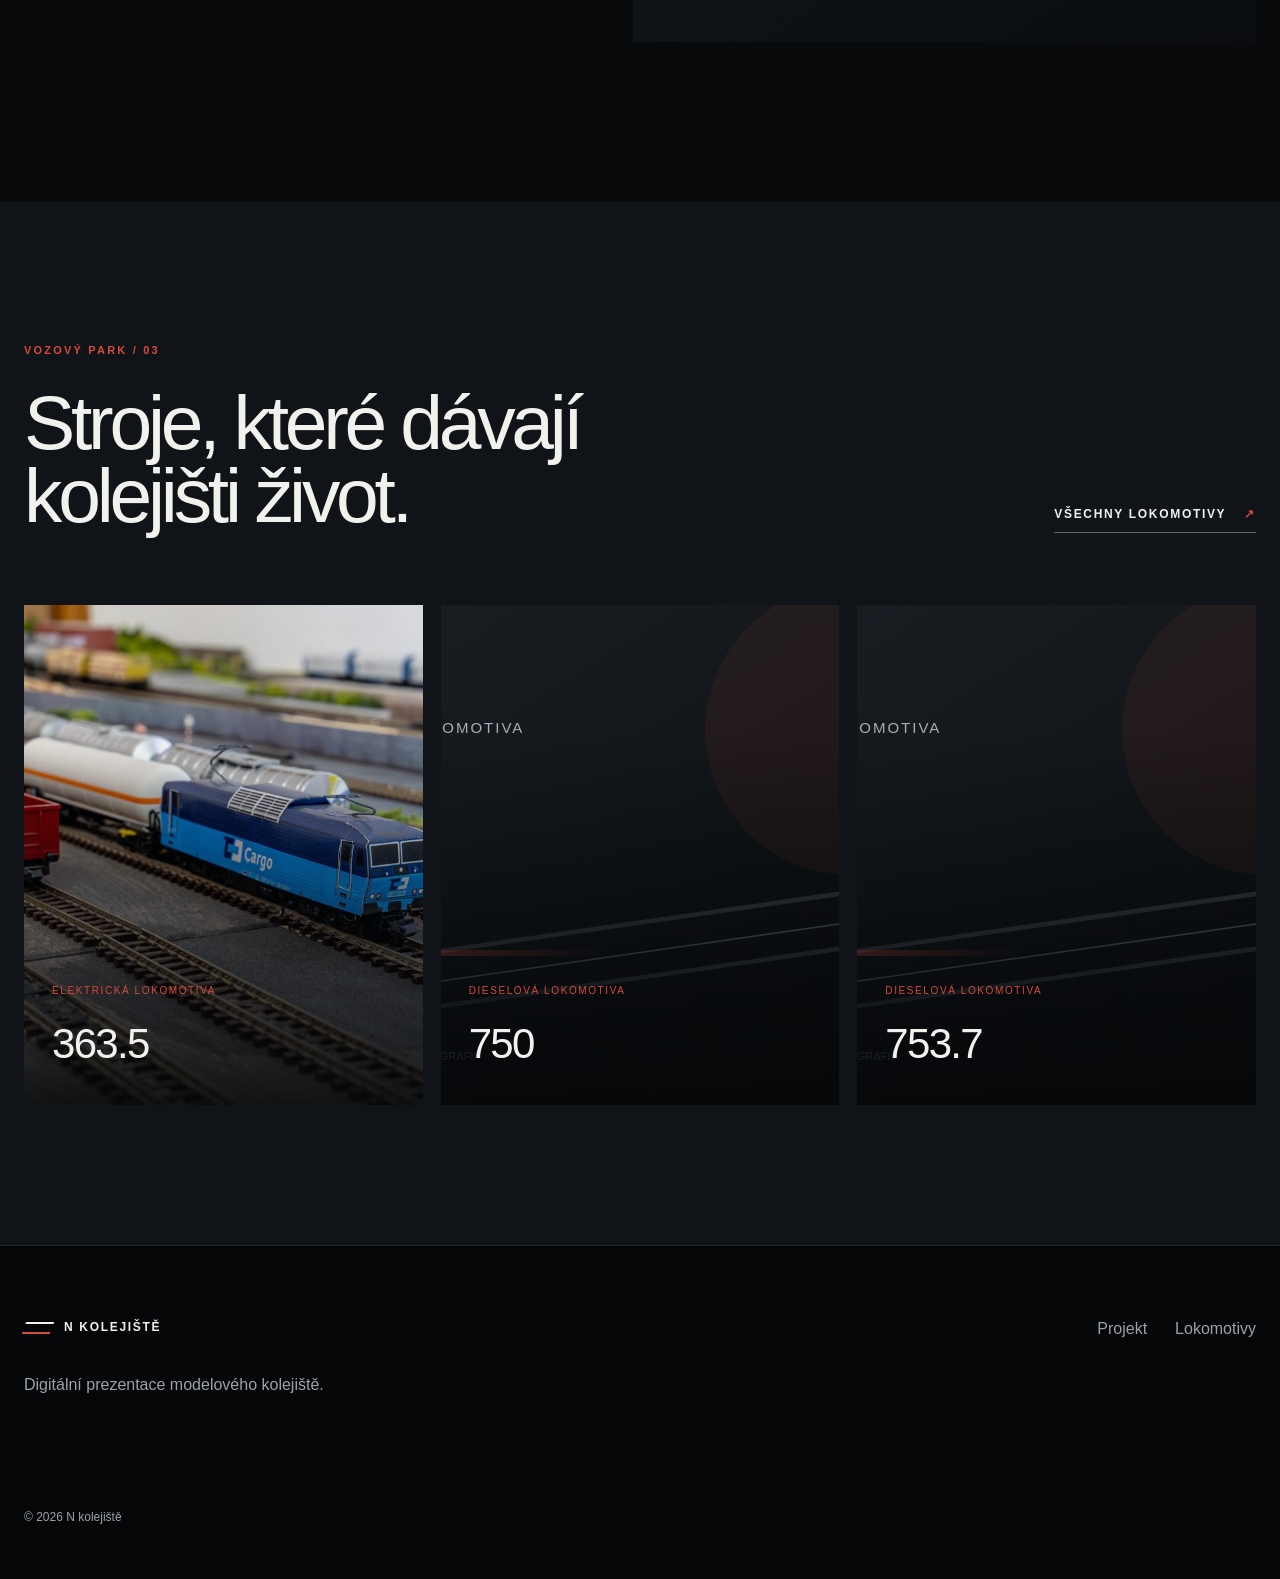
==== commit 081a1da4: "Update index.html" ====
--- a/index.html
+++ b/index.html
@@ -37,7 +37,6 @@
       <div class="hero-overlay"></div>
 
       <div class="hero-content container">
-        <p class="eyebrow reveal">MODEL RAILWAY</p>
         <h1 class="display-title reveal">Modelové kolejiště<br>v měřítku 1:160.</h1>
         <p class="hero-lead reveal">
           Kolejiště je inspirované českou železnicí, skutečnými tratěmi
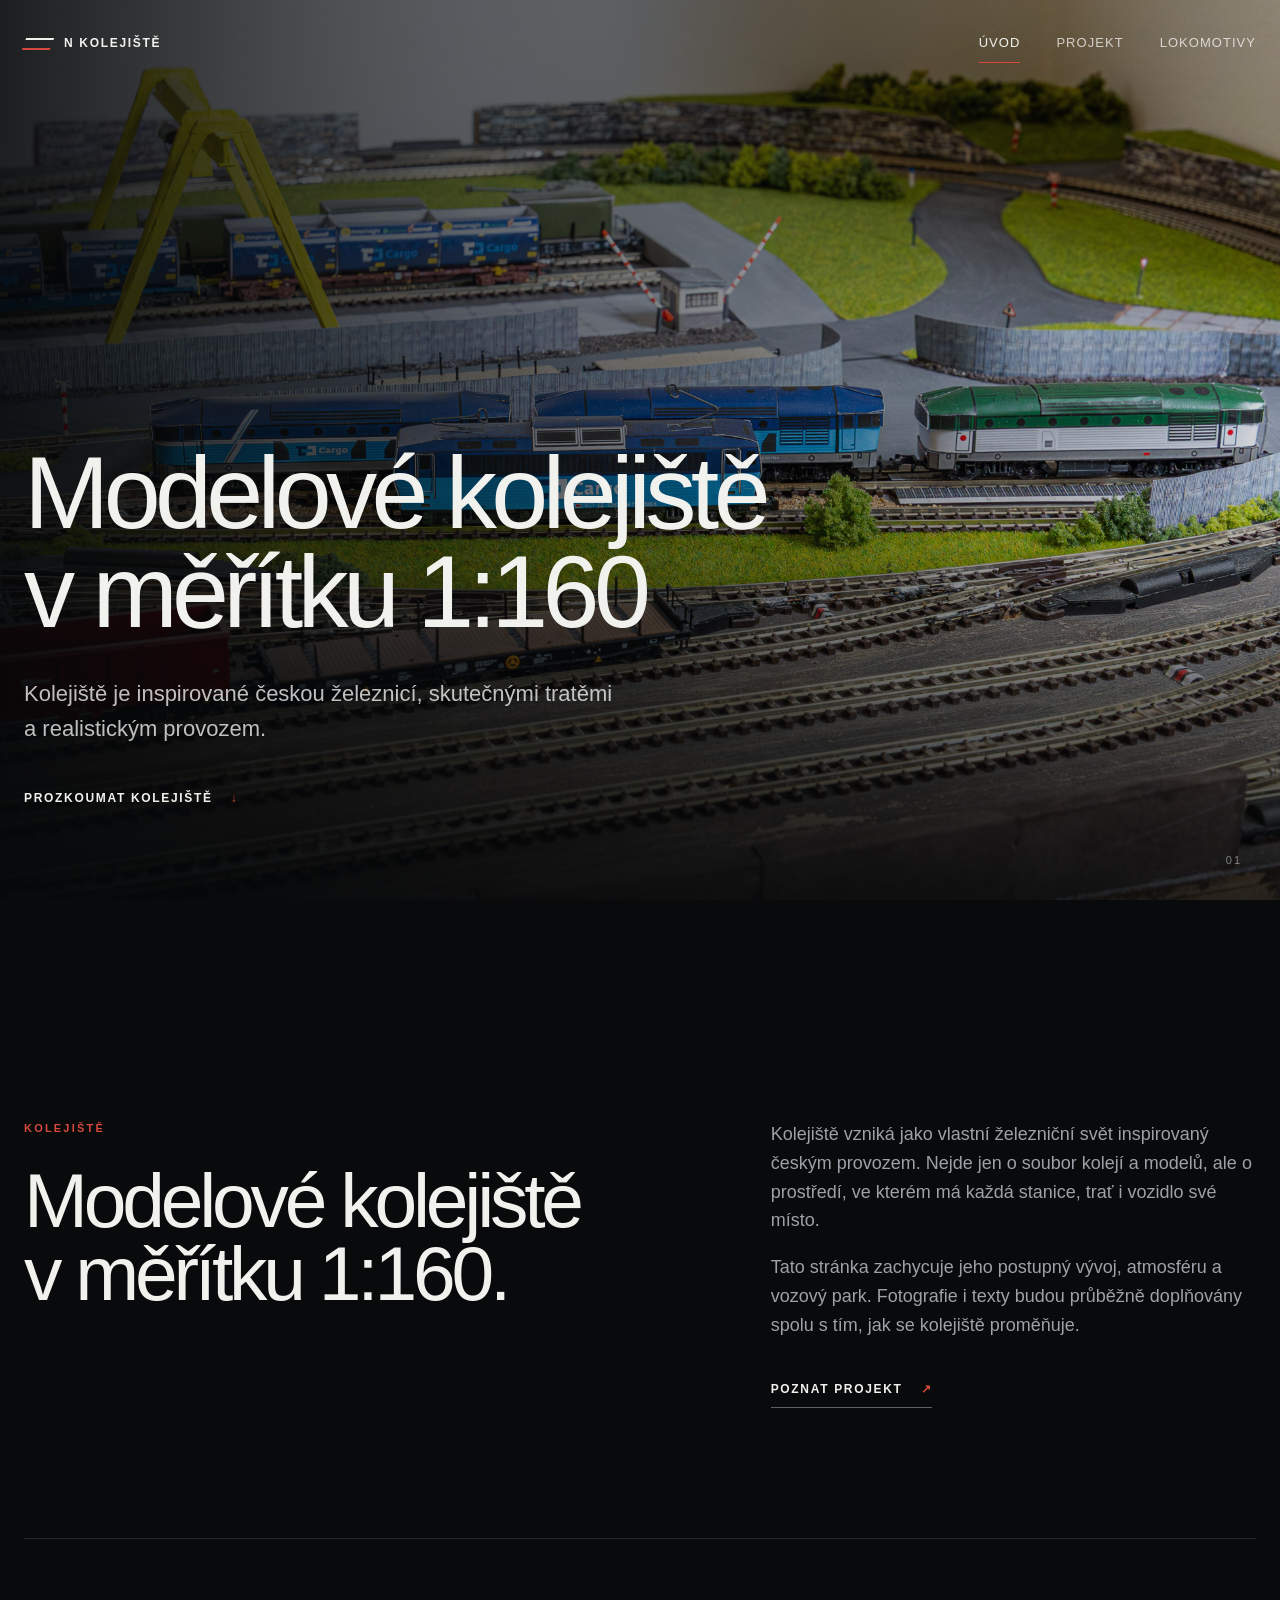
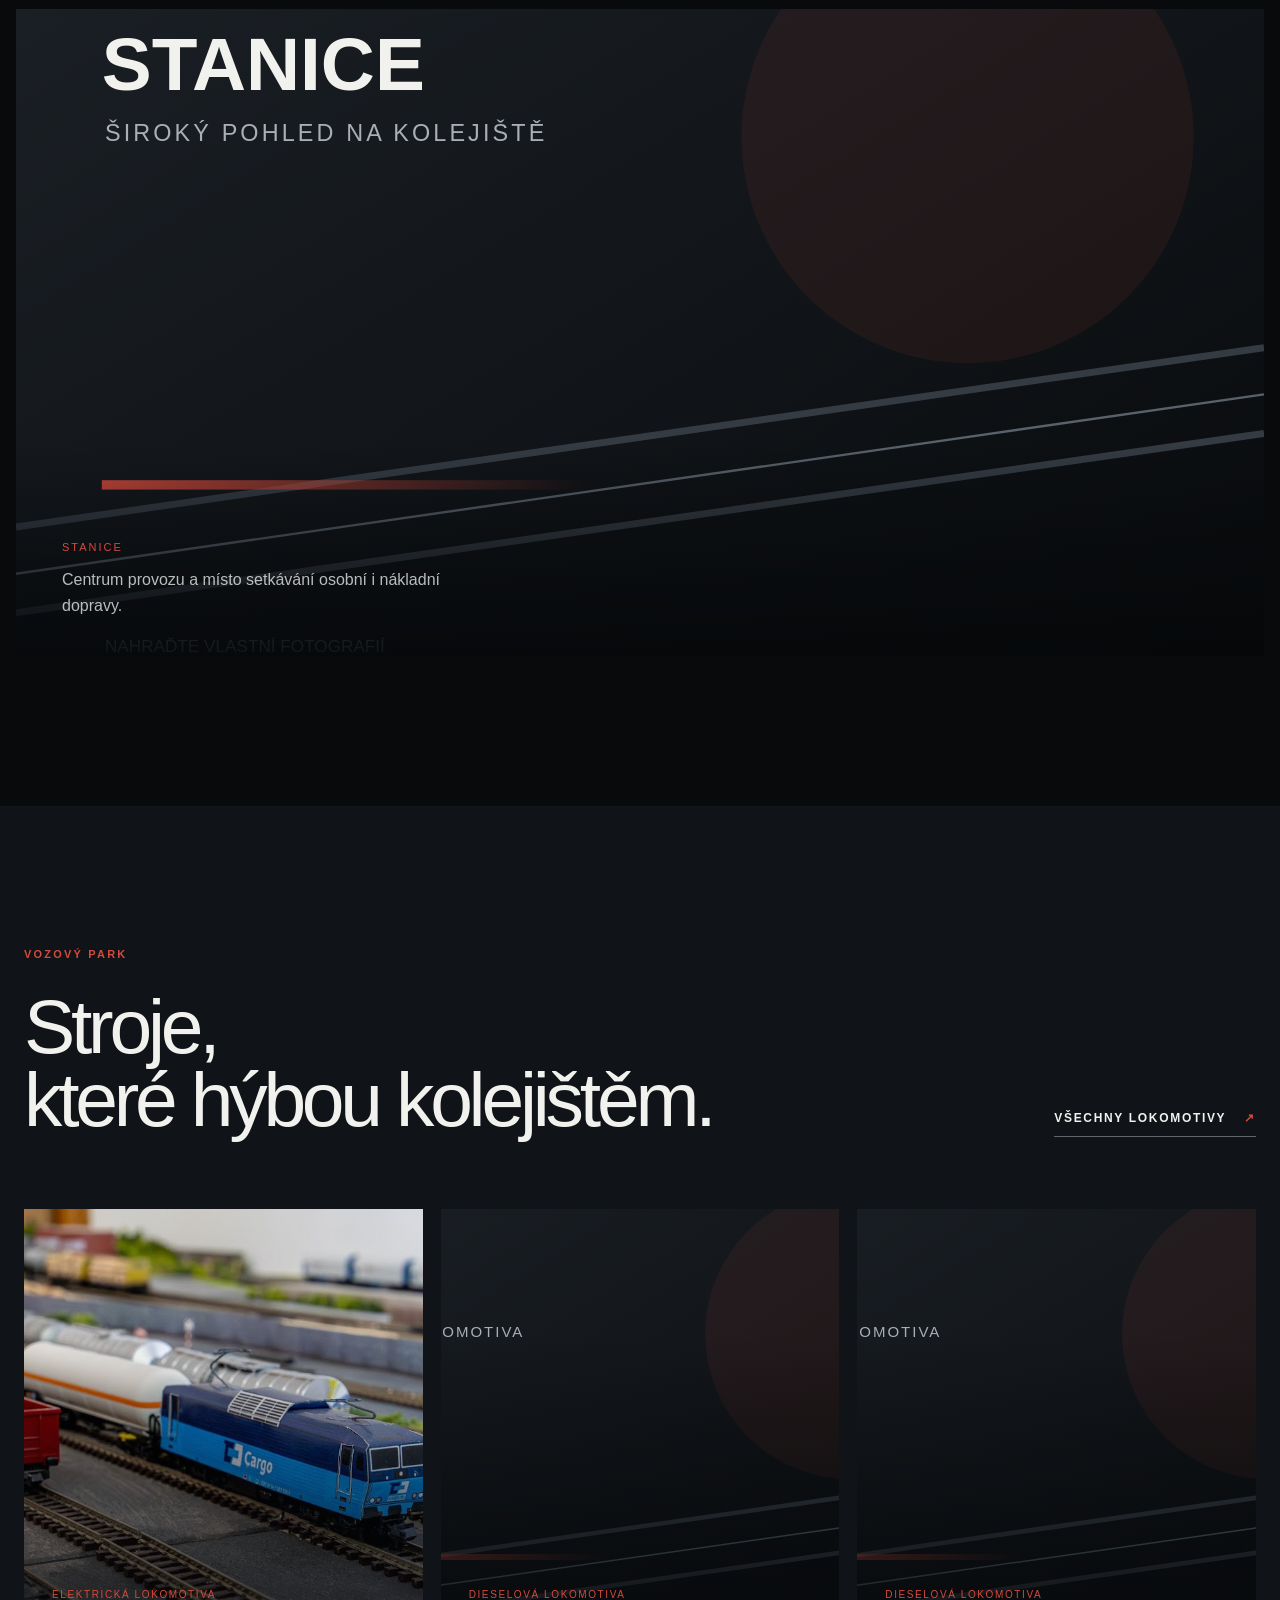
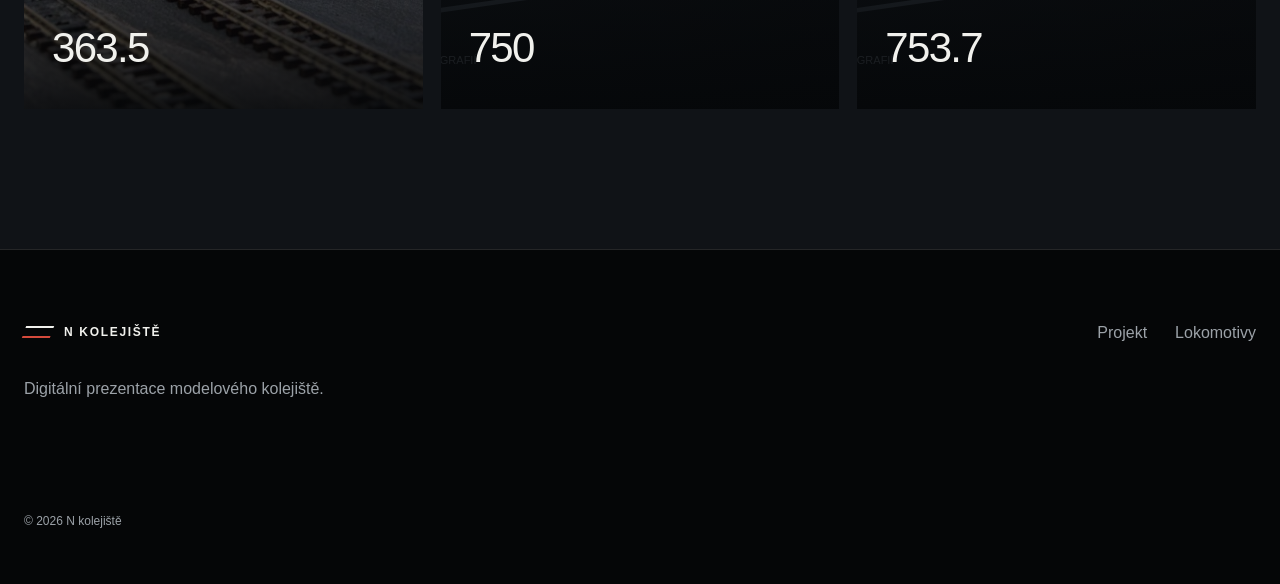
==== commit 82978268: "Update index.html" ====
--- a/index.html
+++ b/index.html
@@ -13,7 +13,7 @@
 </head>
 <body data-page="home">
   <header class="site-header" id="siteHeader">
-    <a class="brand" href="index.html" aria-label="Vaškovo kolejiště – úvod">
+    <a class="brand" href="index.html" aria-label="N kolejiště – úvod">
       <span class="brand-mark"></span>
       <span>N KOLEJIŠTĚ</span>
     </a>
@@ -37,7 +37,7 @@
       <div class="hero-overlay"></div>
 
       <div class="hero-content container">
-        <h1 class="display-title reveal">Modelové kolejiště<br>v měřítku 1:160.</h1>
+        <h2 class="display-title reveal">Modelové kolejiště<br>v měřítku 1:160</h2>
         <p class="hero-lead reveal">
           Kolejiště je inspirované českou železnicí, skutečnými tratěmi
           a realistickým provozem.
@@ -49,7 +49,7 @@
     </section>
 
     <section class="story-section container" id="kolejiste">
-      <div class="section-number reveal">01</div>
+      <div class="section-number reveal"></div>
       <div class="story-grid">
         <div>
           <p class="eyebrow reveal">KOLEJIŠTĚ</p>
@@ -81,28 +81,12 @@
       </figure>
     </section>
 
-    <section class="split-feature container">
-      <div class="split-copy reveal">
-        <p class="eyebrow">DETAIL / 02</p>
-        <h2 class="section-title">Atmosféra vzniká<br>v maličkostech.</h2>
-        <p>
-          Návěstidla, budovy, krajina, stopy provozu i rozmístění vozidel.
-          Právě drobné detaily dávají kolejišti vlastní charakter a pomáhají
-          vytvořit dojem skutečné železnice.
-        </p>
-      </div>
-
-      <figure class="portrait-frame reveal">
-        <img src="assets/images/kolejiste/detail.svg" alt="Detail modelového kolejiště">
-      </figure>
-    </section>
-
     <section class="fleet-preview">
       <div class="container">
         <div class="fleet-heading">
           <div>
-            <p class="eyebrow reveal">VOZOVÝ PARK / 03</p>
-            <h2 class="section-title reveal">Stroje, které dávají<br>kolejišti život.</h2>
+            <p class="eyebrow reveal">VOZOVÝ PARK</p>
+            <h2 class="section-title reveal">Stroje, <br>které hýbou kolejištěm.</h2>
           </div>
           <a class="button-link reveal" href="lokomotivy.html">Všechny lokomotivy <span>↗</span></a>
         </div>
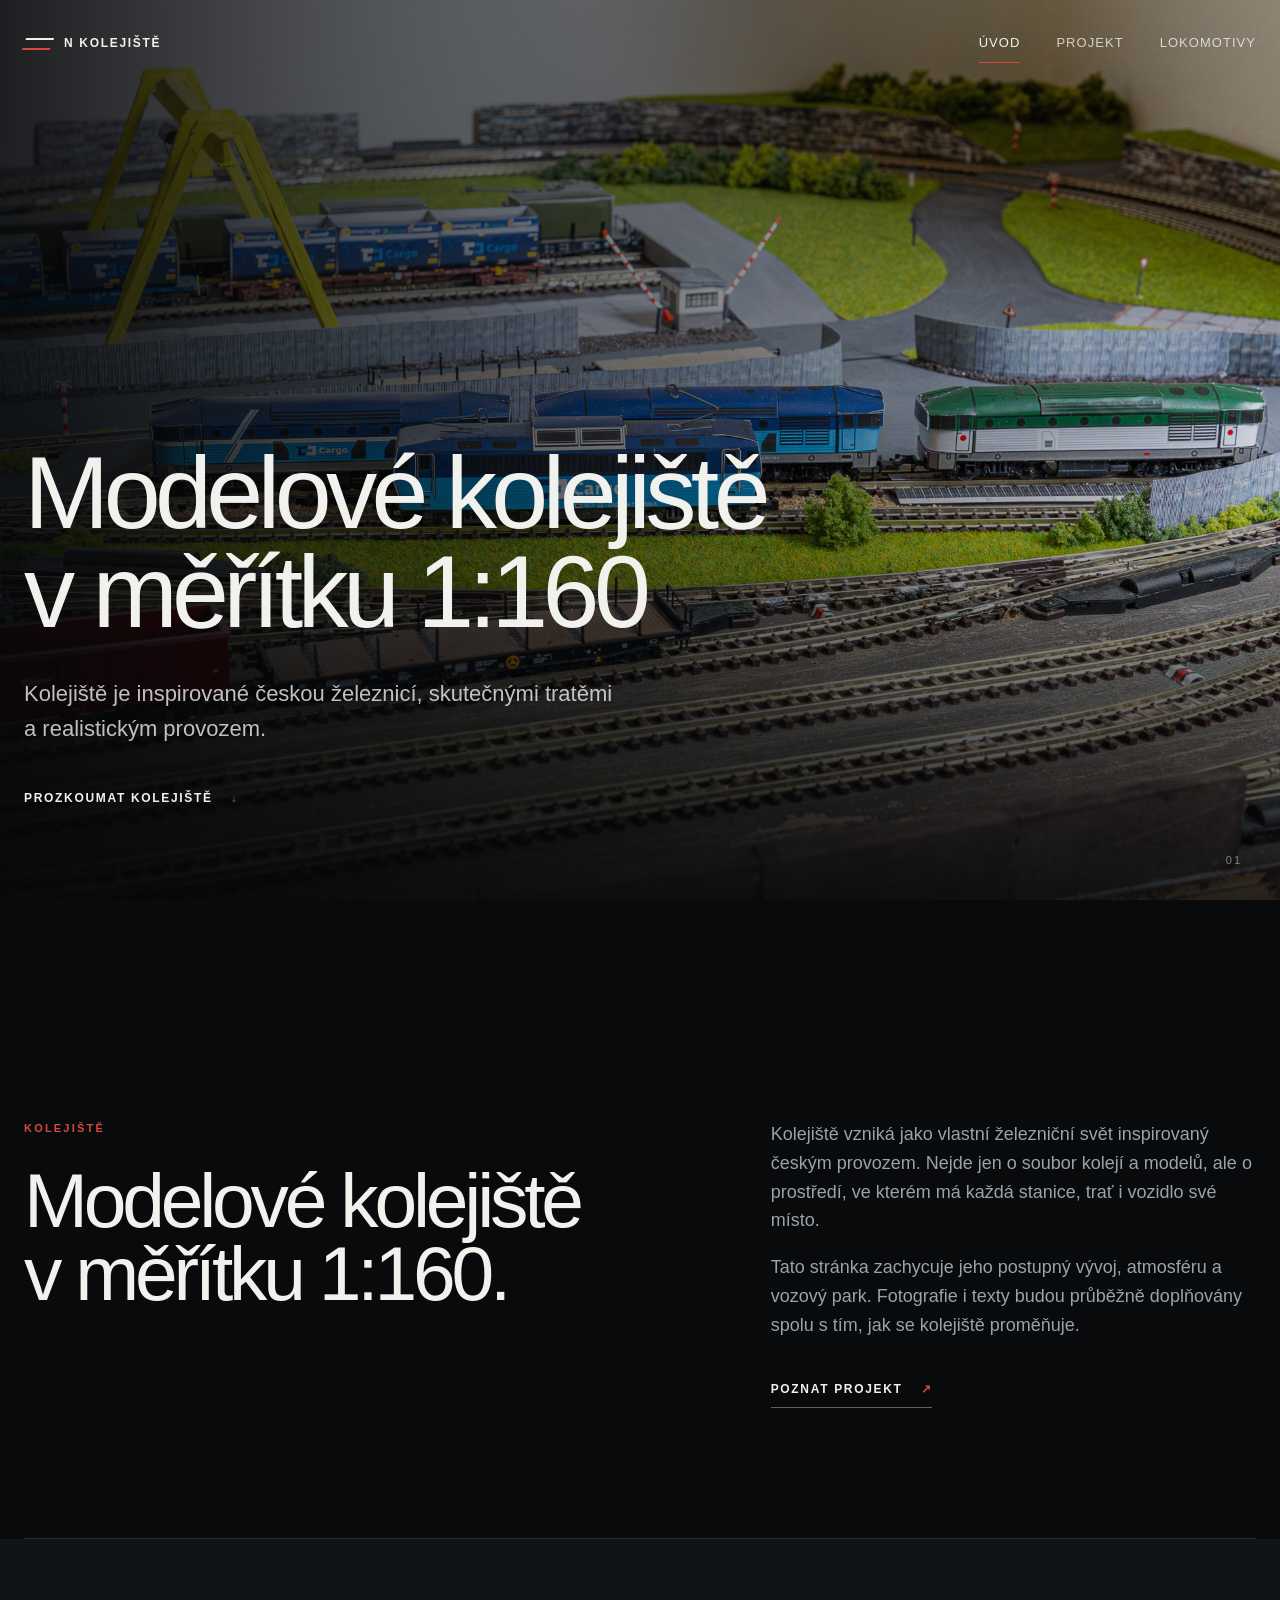
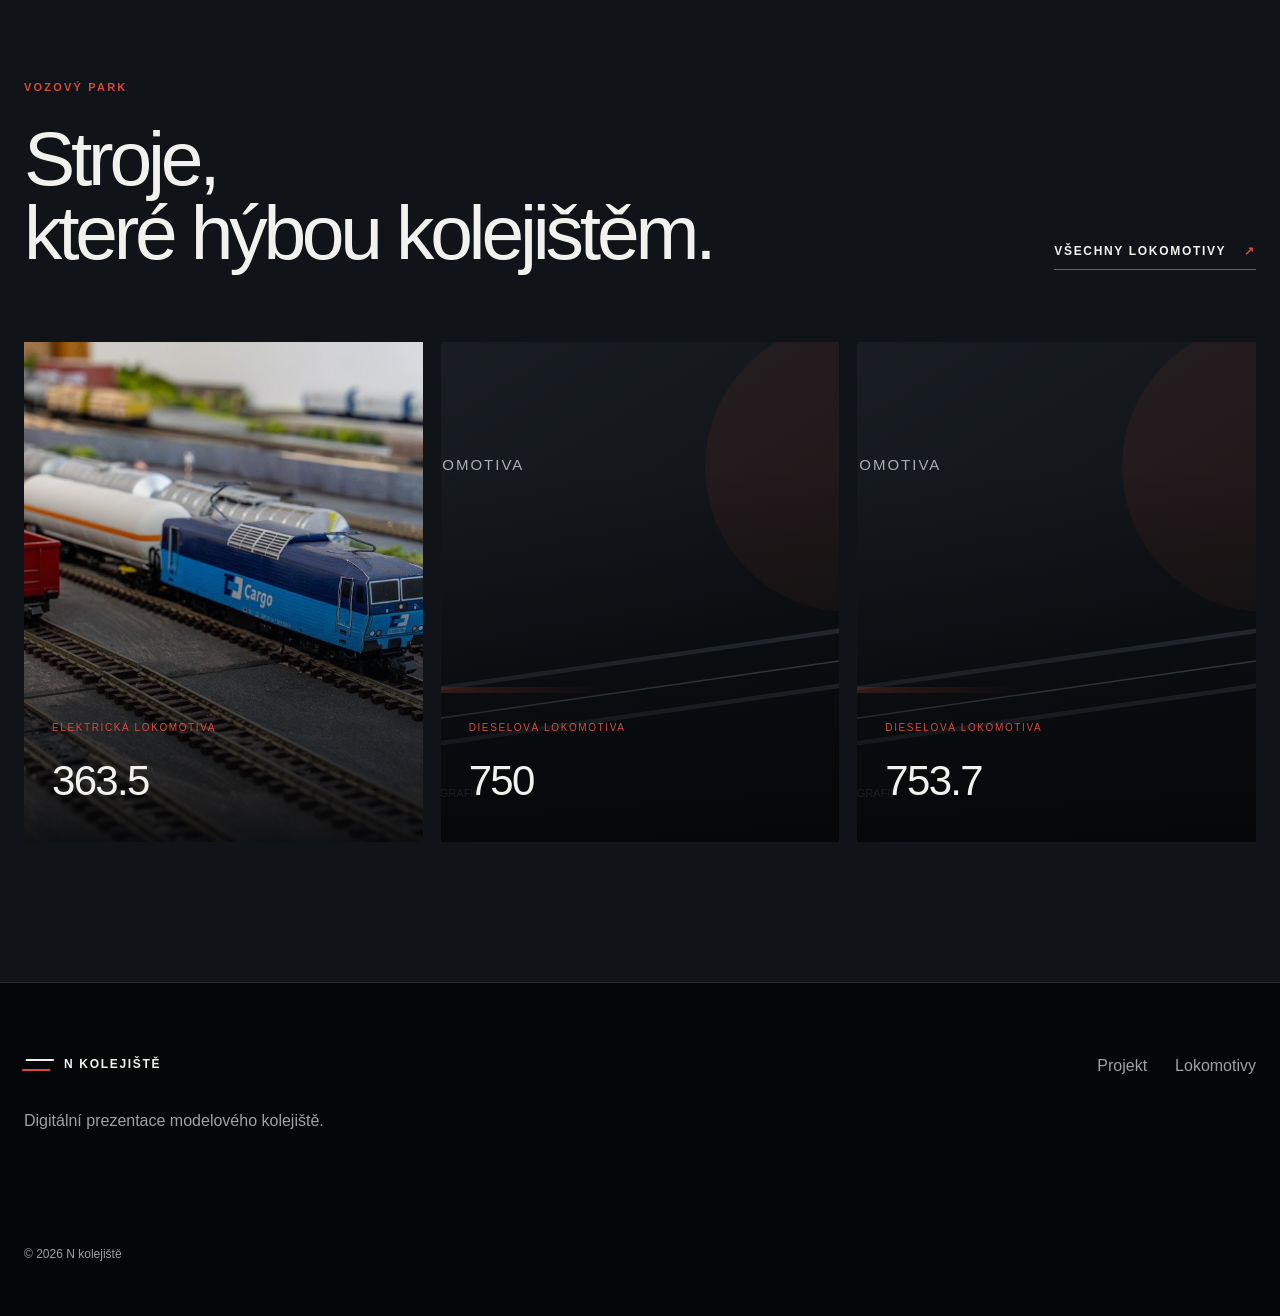
==== commit 4541eaa1: "Update index.html" ====
--- a/index.html
+++ b/index.html
@@ -71,7 +71,7 @@
       </div>
     </section>
 
-    <section class="feature-image container-wide">
+    <!--<section class="feature-image container-wide">
       <figure class="image-frame reveal">
         <img src="assets/images/kolejiste/stanice.svg" alt="Modelová železniční stanice">
         <figcaption>
@@ -79,7 +79,7 @@
           <p>Centrum provozu a místo setkávání osobní i nákladní dopravy.</p>
         </figcaption>
       </figure>
-    </section>
+    </section>-->
 
     <section class="fleet-preview">
       <div class="container">
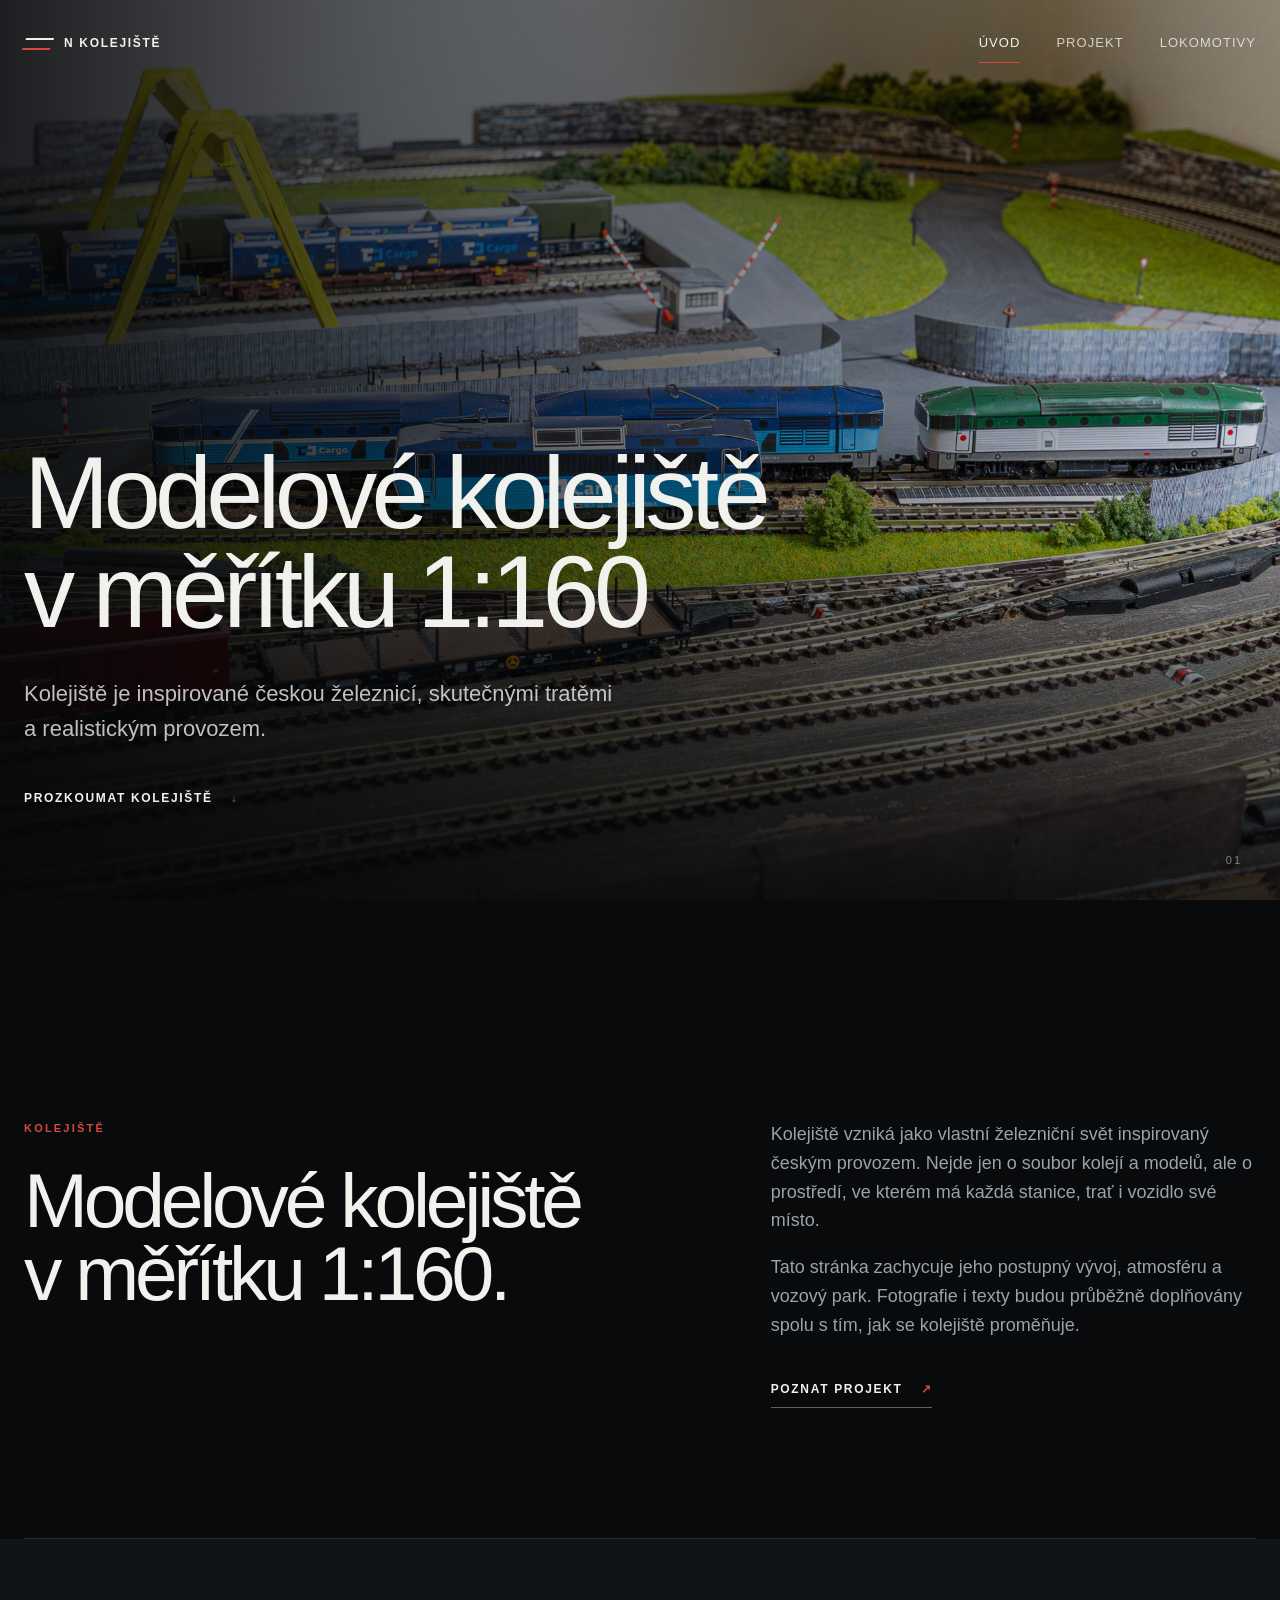
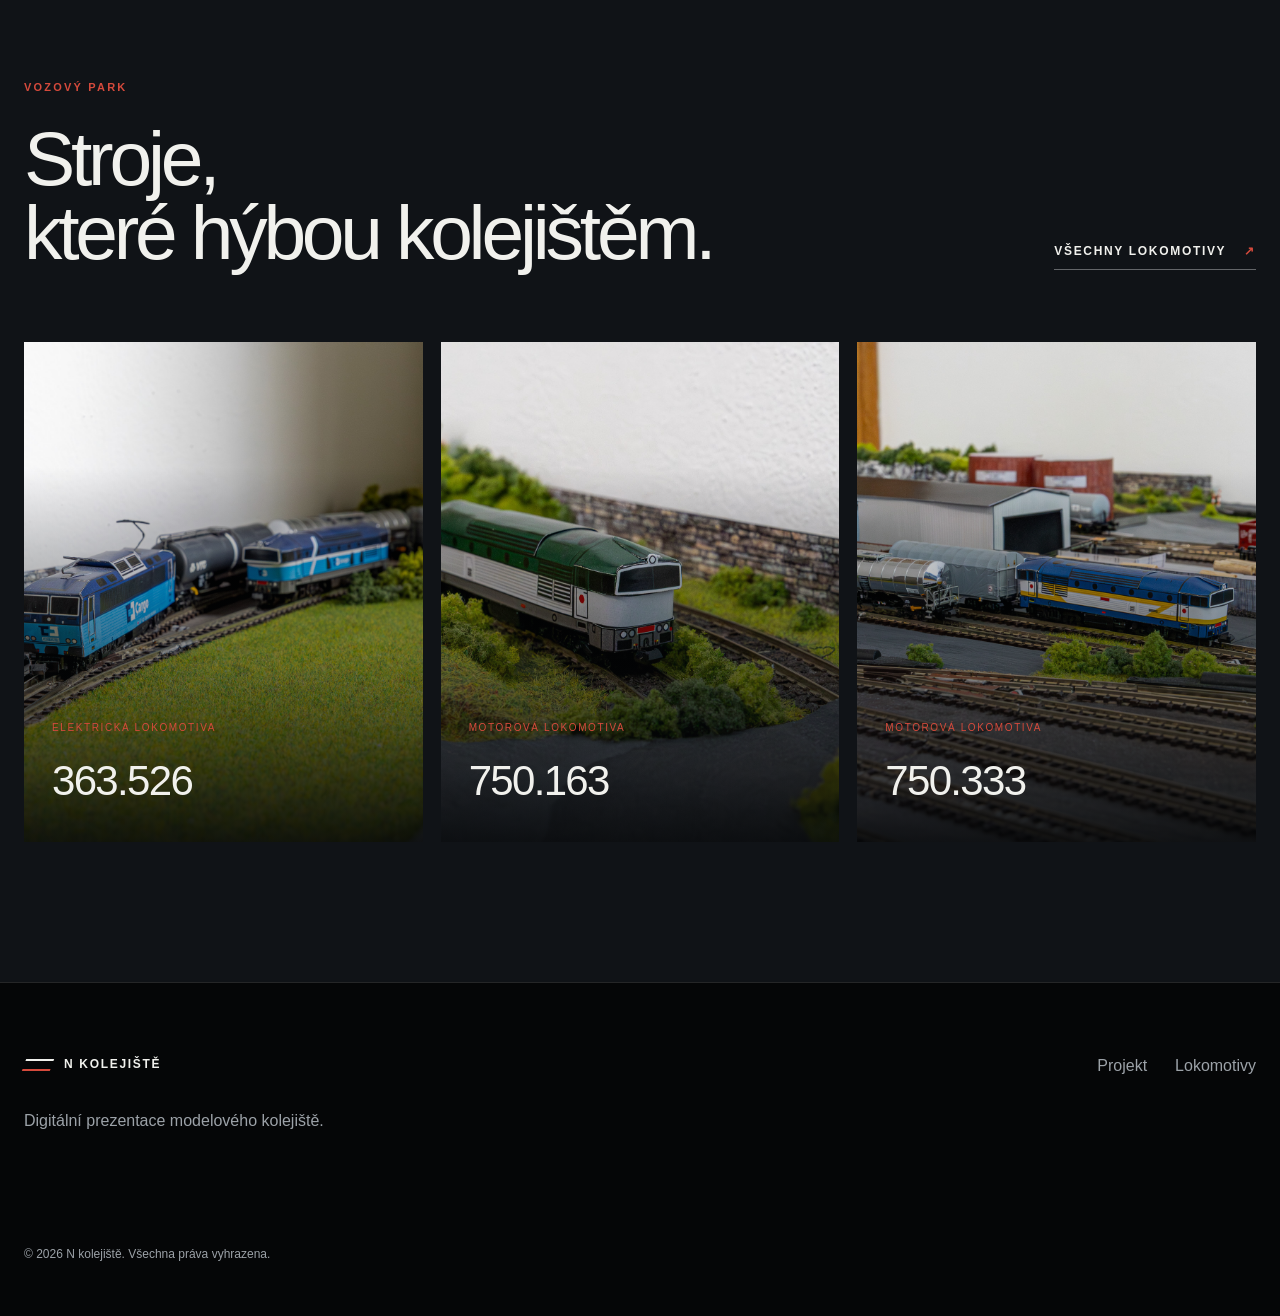
==== commit 6064274c: "Update index.html" ====
--- a/index.html
+++ b/index.html
@@ -106,7 +106,7 @@
         <a href="projekt.html">Projekt</a>
         <a href="lokomotivy.html">Lokomotivy</a>
       </div>
-      <p class="copyright">© <span data-current-year></span> N kolejiště</p>
+      <p class="copyright">© <span data-current-year></span> N kolejiště. Všechna práva vyhrazena.</p>
     </div>
   </footer>
 </body>
